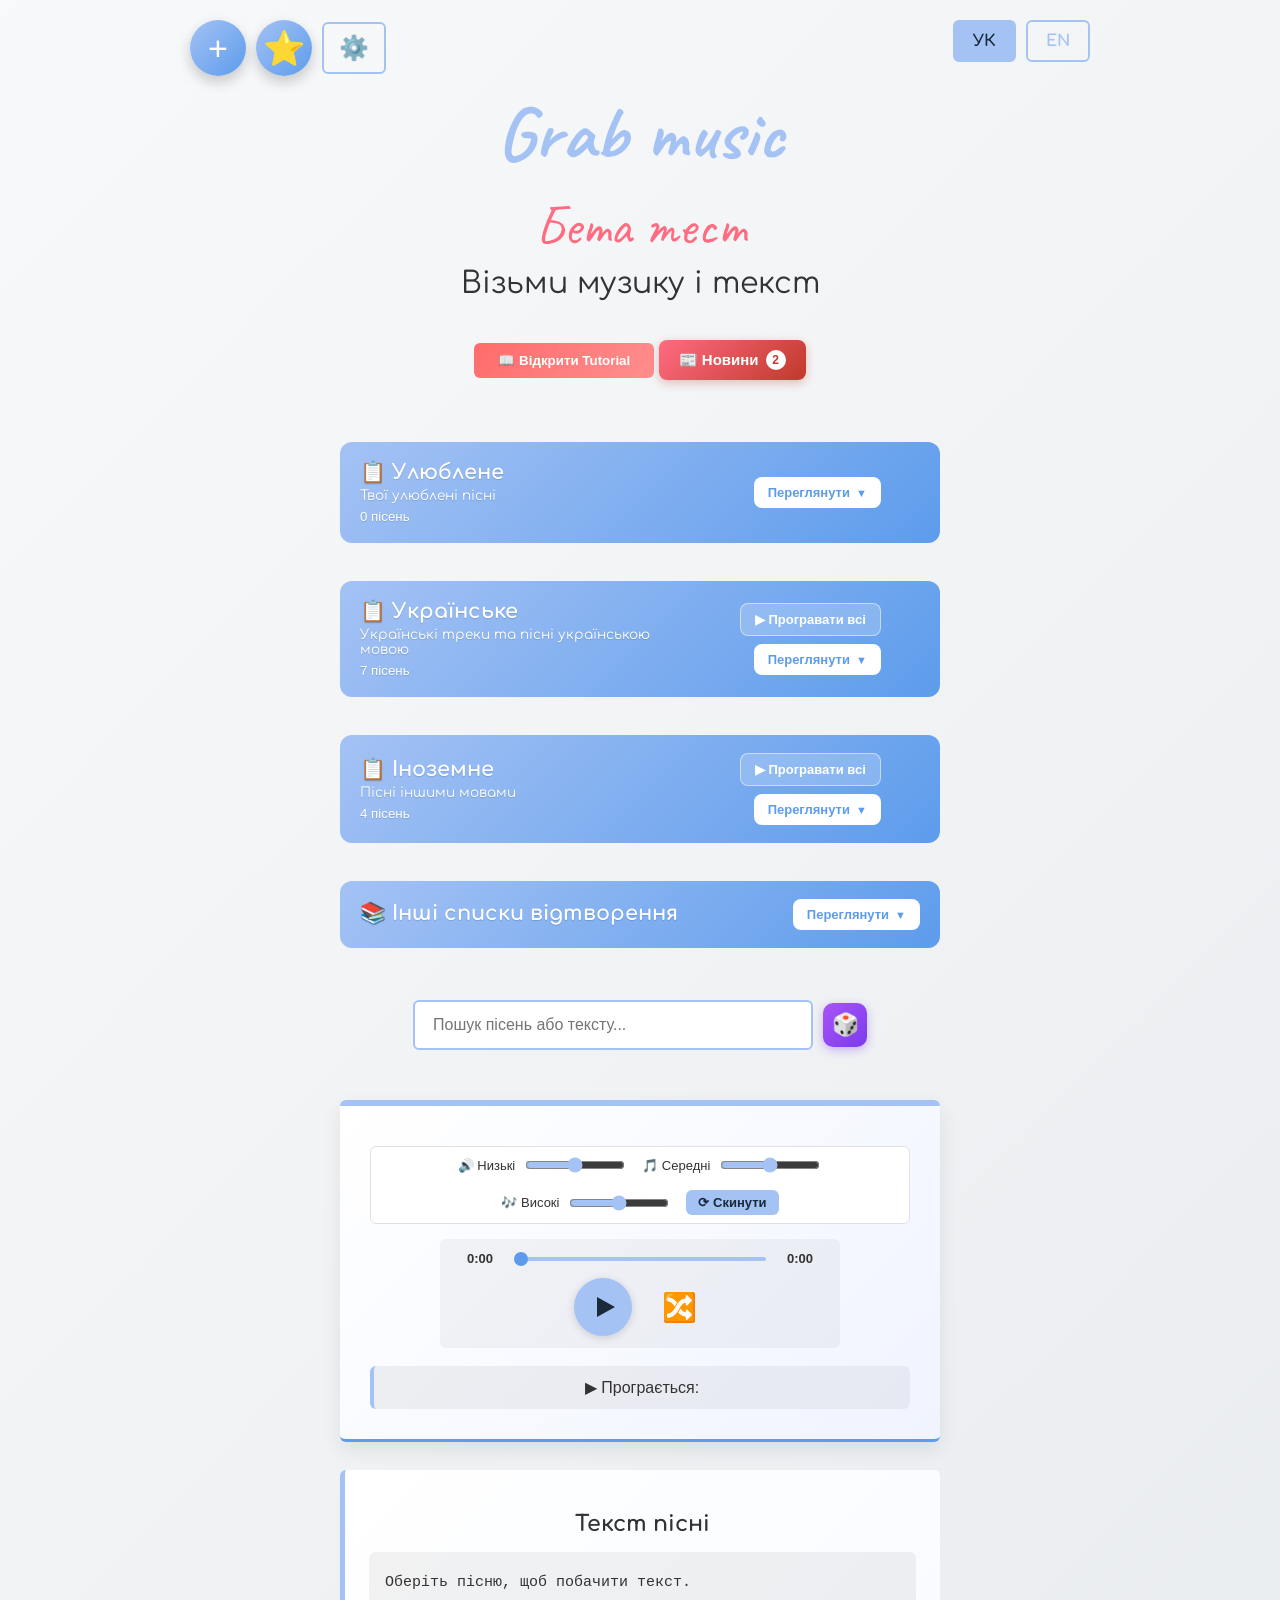
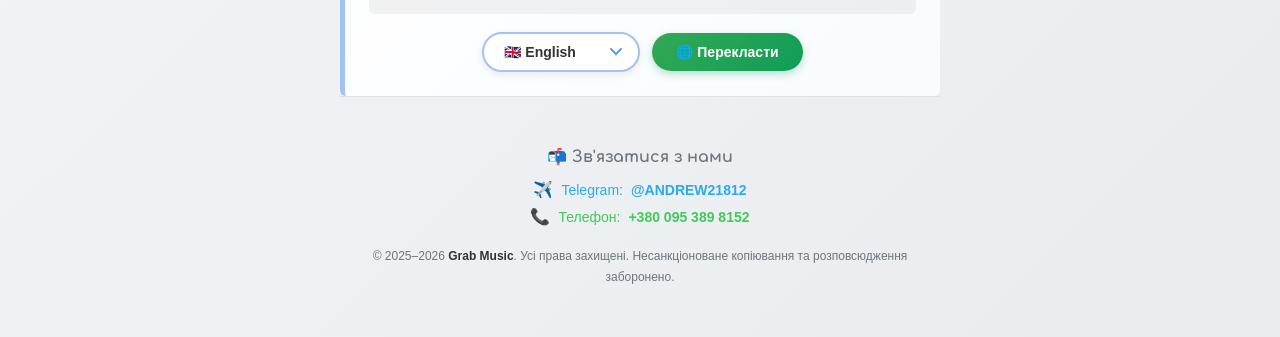
==== index.html @ 8c03e32d "1.7.2.1" ====
<!DOCTYPE html>
<html lang="uk">
<head>
    <meta charset="UTF-8">
    <meta name="viewport" content="width=device-width, initial-scale=1.0">
    <title>Grab music</title>
    <meta name="description" content="...">
    <link rel="icon" href="./favicon.png" type="image/png">
    <link rel="stylesheet" href="./visual.css">
</head>
<body>
    <button class="ultra-simple-back-btn" onclick="disableUltraSimpleMode()" title="Назад">←</button>

    <div class="top-controls">
        <div class="top-buttons">
            <a href="mailto:oleguhexa@proton.me?subject=Додати%20пісню" class="support-plus-btn" title="Підтримка">+</a>
            <a href="#" onclick="openPremiumModal(); return false;" class="support-plus-btn premium-btn" title="Premium">⭐</a>
            <button class="theme-toggle-btn" onclick="openSettings()" title="Налаштування">⚙️</button>
        </div>
        <div class="language-buttons">
            <div class="lang-buttons-row">
                <button onclick="switchLanguage('uk')" class="lang-btn active">УК</button>
                <button onclick="switchLanguage('en')" class="lang-btn">EN</button>
            </div>
        </div>
    </div>

    <div class="content">
        <h1>Grab music</h1>
        <p class="beta-badge">Бета тест</p>
        <p id="pageDescription">Візьми музику і текст</p>

        <button onclick="openModal()" class="tutorial-btn">📖 Відкрити Tutorial</button>
        <button onclick="openNews()" class="news-btn">📰 Новини <span class="news-badge" id="newsBadge">1</span></button>

        <div id="playlistsContainer" class="playlists-container"></div>

        <div class="search-section">
            <div class="search-row">
                <input type="text" id="searchInput" placeholder="Пошук пісень або тексту..." class="search-input" onkeyup="searchSongs()">
                <button class="random-btn" onclick="randomSong()" title="Випадкова пісня">🎲</button>
            </div>
            <div id="searchResults" class="search-results"></div>
        </div>

        <div class="player-section">
            <div id="eqControls" class="equalizer-sliders" style="display:none;">
                <label>🔊 Низькі <input type="range" id="bassSlider" min="-20" max="20" value="0" step="1"></label>
                <label>🎵 Середні <input type="range" id="midSlider" min="-20" max="20" value="0" step="1"></label>
                <label>🎶 Високі <input type="range" id="trebleSlider" min="-20" max="20" value="0" step="1"></label>
                <button id="resetEqBtn" class="reset-eq-btn">⟳ Скинути</button>
            </div>
            <audio id="audioPlayer"></audio>
            <div class="custom-player">
                <div class="progress-container">
                    <span id="currentTime" class="time-label">0:00</span>
                    <input type="range" id="seekBar" class="seek-bar" value="0" max="100">
                    <span id="durationTime" class="time-label">0:00</span>
                </div>
                <div class="player-controls">
                    <button id="prevBtn" class="control-btn" title="Назад">⏮</button>
                    <button id="playPauseBtn" class="control-btn player-play-btn" title="Play/Pause"></button>
                    <button id="nextBtn" class="control-btn" title="Далі">⏭</button>
                    <button id="loopBtn" class="control-btn loop-control-btn" title="Повтор">🔁</button>
                    <button id="randomModeBtn" class="control-btn random-mode-btn" onclick="toggleRandomMode()" title="Рандомний режим" style="display:none;">🔀</button>
                </div>
            </div>
            <div id="nowPlaying" class="now-playing">▶ Програється:</div>
        </div>

        <div id="lyricsSection" class="lyrics-section">
            <h2 id="lyricsTitle">Текст пісні</h2>
            <pre id="lyricsContent" class="lyrics-content">Оберіть пісню, щоб побачити текст.</pre>
            <div class="translate-controls">
                <select id="translateLanguageSelect" class="translate-language-select">
                    <option value="en">🇬🇧 English</option>
                    <option value="uk">🇺🇦 Українська</option>
                    <option value="ru">🇷🇺 Русский</option>
                    <option value="pl">🇵🇱 Polski</option>
                    <option value="de">🇩🇪 Deutsch</option>
                    <option value="fr">🇫🇷 Français</option>
                    <option value="es">🇪🇸 Español</option>
                    <option value="it">🇮🇹 Italiano</option>
                    <option value="pt">🇵🇹 Português</option>
                    <option value="cs">🇨🇿 Čeština</option>
                    <option value="ja">🇯🇵 日本語</option>
                </select>
                <button id="translateButton" class="translate-btn" onclick="translateLyrics()">🌐 Перекласти</button>
            </div>
        </div>
    </div>

    <footer class="contact-footer">
        <h3 class="contact-title">📬 Зв'язатися з нами</h3>
        <div class="contact-links">
            <a href="https://t.me/ANDREW21812" target="_blank" class="contact-item contact-telegram">
                <span class="contact-icon">✈️</span> Telegram: <strong>@ANDREW21812</strong>
            </a>
            <a href="tel:+380953898152" class="contact-item contact-phone">
                <span class="contact-icon">📞</span> Телефон: <strong>+380 095 389 8152</strong>
            </a>
        </div>
        <div class="copyright-block">
            © 2025–2026 <strong>Grab Music</strong>. Усі права захищені. Несанкціоноване копіювання та розповсюдження заборонено.
        </div>
    </footer>

    <div id="news-modal" class="modal">
        <div class="modal-content">
            <span class="close" onclick="closeNews()">&times;</span>
            <h2>📰 Новини</h2>
            <div id="newsList" class="news-list"></div>
        </div>
    </div>

    <div id="tutorial-modal" class="modal">
        <div class="modal-content">
            <span class="close" onclick="closeModal()">&times;</span>
            <h2>🎵 Туторіал</h2>
            <p>Просто пишіть будь-які букви у пошуку, і сайт все знайде!</p>
        </div>
    </div>

    <div id="premium-modal" class="modal">
        <div class="modal-content">
            <span class="close" onclick="closePremiumModal()">&times;</span>
            <h2>⭐ Premium</h2>
            <p>У нас все безкоштовно 🎉<br>Преміум не потрібен!</p>
        </div>
    </div>

    <div id="settings-modal" class="modal">
        <div class="modal-content">
            <span class="close" onclick="closeSettings()">&times;</span>
            <h2>⚙️ Налаштування</h2>
            <div style="display:flex;flex-direction:column;gap:14px;margin:20px 0;text-align:left;">
                <label><input type="checkbox" id="darkThemeToggle" onchange="toggleTheme(this.checked)"> 🌙 Темна тема</label>
                <label><input type="checkbox" id="eqToggleCheck" onchange="toggleEq(this.checked)"> 🎚️ Еквалайзер</label>
                <label><input type="checkbox" id="simpleModeToggle" onchange="toggleSimpleMode(this.checked)"> 🔠 Великий інтерфейс</label>
                <label><input type="checkbox" id="ultraSimpleModeToggle" onchange="toggleUltraSimpleMode(this.checked)"> ⚡ Мінімальний режим</label>
                <label><input type="checkbox" id="shakeToggle" onchange="toggleShake(this.checked)"> 🎵 Тремтіння на баси</label>
                <div style="padding-left:22px;">
                    <div style="display:flex;justify-content:space-between;margin-bottom:4px;">
                        <span style="font-size:13px;color:var(--text-muted);">Інтенсивність</span>
                        <strong id="shakeIntensityLabel" style="font-size:13px;">25</strong>
                    </div>
                    <input type="range" id="shakeIntensity" min="0" max="50" value="25" step="1"
                        oninput="setShakeIntensity(this.value)"
                        style="width:100%;accent-color:var(--accent-color);cursor:pointer;">
                </div>
                <div>
                    <div style="display:flex;justify-content:space-between;margin-bottom:4px;">
                        <span style="font-size:13px;color:var(--text-muted);">⏩ Швидкість відтворення</span>
                        <strong id="speedLabel" style="font-size:13px;">1×</strong>
                    </div>
                    <input type="range" id="speedSlider" min="0.25" max="2" value="1" step="0.25"
                        style="width:100%;accent-color:var(--accent-color);cursor:pointer;">
                    <div style="display:flex;justify-content:space-between;font-size:11px;color:var(--text-muted);margin-top:2px;">
                        <span>0.25×</span><span>0.5×</span><span>0.75×</span><span>1×</span><span>1.25×</span><span>1.5×</span><span>1.75×</span><span>2×</span>
                    </div>
                </div>
            </div>
            <div class="thank-you-inf">
                <h6>Дякуємо всім, хто надавав нам музику, LRC та тексти. Ваша підтримка допомагає покращувати сайт.<br>
                Джерела: Тексти — Genius; Музика — YouTube Music; LRC — Lyricsify, LRCLIB.</h6>
            </div>
        </div>
    </div>

    <script src="./java.js"></script>
</body>
</html>
---- visual.css ----
@import url('https://fonts.googleapis.com/css2?family=Caveat:wght@400;700&family=Comfortaa:wght@300;400;700&display=swap');

/* ========== СВІТЛА ТЕМА ========== */
:root {
    --bg-gradient-start: #f8f9fa;
    --bg-gradient-end: #e9ecef;
    --text-primary: #333333;
    --text-secondary: #5d9cec;
    --text-muted: #6c757d;
    --card-bg: #ffffff;
    --card-border: #a4c2f4;
    --player-bg: linear-gradient(135deg, #ffffff 0%, #f0f4ff 100%);
    --lyrics-bg: linear-gradient(135deg, #ffffff 0%, #f8fbff 100%);
    --accent-color: #a4c2f4;
    --accent-dark: #5d9cec;
    --btn-play: linear-gradient(135deg, #a4c2f4 0%, #5d9cec 100%);
    --btn-download: linear-gradient(135deg, #4caf50 0%, #45a049 100%);
    --like-border: #e74c3c;
    --search-bg: #ffffff;
    --search-text: #333333;
    --search-placeholder: #a4c2f4;
    --shadow: rgba(0, 0, 0, 0.08);
    --modal-bg: #fefefe;
    --modal-text: #333333;
    --border-light: #e0e0e0;
    --icon-color: #333333;
    --results-bg: transparent;
    --playlist-title-color: #1e2f3e;
}

/* ========== ТЕМНА ТЕМА ========== */
body.dark-theme {
    --bg-gradient-start: #1a2a3a;
    --bg-gradient-end: #0f1a24;
    --text-primary: #f0f0f0;
    --text-secondary: #c0e0ff;
    --text-muted: #d0e0f0;
    --card-bg: #1e2f3e;
    --card-border: #7aafd4;
    --player-bg: linear-gradient(135deg, #3a5a74 0%, #2a6d9e 100%);
    --lyrics-bg: linear-gradient(135deg, #1e2f3e 0%, #1a2a3a 100%);
    --accent-color: #8ab8d8;
    --accent-dark: #4a7aa0;
    --btn-play: linear-gradient(135deg, #5d8bb8 0%, #3a6b9e 100%);
    --btn-download: linear-gradient(135deg, #2e7d32 0%, #1b5e20 100%);
    --like-border: #ff8a8a;
    --search-bg: #2a3e4e;
    --search-text: #ffffff;
    --search-placeholder: #c0e0ff;
    --shadow: rgba(0, 0, 0, 0.5);
    --modal-bg: #2c3e44;
    --modal-text: #f0f0f0;
    --border-light: #2c3e44;
    --icon-color: #ffffff;
    --results-bg: rgba(30, 47, 62, 0.7);
    --playlist-title-color: #ffffff;
}

body {
    margin: 0;
    padding: 20px;
    background: linear-gradient(135deg, var(--bg-gradient-start) 0%, var(--bg-gradient-end) 100%);
    min-height: 100vh;
    color: var(--text-primary);
    font-family: 'Segoe UI', Roboto, 'Helvetica Neue', sans-serif;
    transition: background 0.3s, color 0.2s, transform 0.04s ease;
    will-change: transform;
    display: flex;
    flex-direction: column;
}

/* ========== МОДАЛЬНІ ВІКНА ========== */
.modal {
    display: none;
    position: fixed !important;
    z-index: 10000;
    top: 0 !important;
    left: 0 !important;
    right: 0 !important;
    bottom: 0 !important;
    width: 100vw !important;
    height: 100vh !important;
    background-color: rgba(0,0,0,0.8);
    flex-direction: row !important;
    align-items: center !important;
    justify-content: center !important;
    box-sizing: border-box;
    flex: none !important;
    transform: none !important;
}
.modal.open {
    display: flex !important;
    position: fixed !important;
    top: 0 !important;
    left: 0 !important;
    width: 100vw !important;
    height: 100vh !important;
    flex-direction: row !important;
    align-items: center !important;
    justify-content: center !important;
    flex: none !important;
    transform: none !important;
    overscroll-behavior: contain;
    touch-action: auto;
}
.modal-content {
    background-color: var(--modal-bg);
    padding: 20px;
    border: 1px solid var(--border-light);
    width: 88%;
    max-width: 500px;
    max-height: 85vh;
    overflow-y: auto;
    -webkit-overflow-scrolling: touch;
    overscroll-behavior: contain;
    border-radius: 15px;
    text-align: center;
    color: var(--modal-text);
    position: relative;
    box-shadow: 0 4px 20px rgba(0,0,0,0.3);
    box-sizing: border-box;
}
.modal-content h2 { color: var(--accent-color); margin-top: 0; }
.modal-content .close {
    color: var(--text-muted);
    position: absolute;
    right: 20px;
    top: 15px;
    font-size: 28px;
    font-weight: bold;
    cursor: pointer;
}
.modal-content .close:hover { color: var(--accent-color); }

/* ========== ЕКВАЛАЙЗЕР ========== */
.equalizer-sliders {
    display: flex;
    justify-content: center;
    align-items: center;
    gap: 15px;
    margin: 10px auto;
    padding: 8px 12px;
    background: var(--card-bg);
    border-radius: 6px;
    width: fit-content;
    max-width: 100%;
    flex-wrap: wrap;
    border: 1px solid var(--border-light);
}
.equalizer-sliders label {
    font-size: 13px;
    color: var(--text-primary);
    display: inline-flex;
    align-items: center;
    gap: 8px;
}
.equalizer-sliders input { width: 100px; cursor: pointer; accent-color: var(--accent-color); }
.reset-eq-btn {
    background: var(--accent-color);
    color: #1a2a3a;
    border: none;
    border-radius: 6px;
    padding: 5px 12px;
    cursor: pointer;
    font-size: 13px;
    font-weight: bold;
}
.reset-eq-btn:hover { transform: scale(1.02); background: var(--accent-dark); color: white; }
body.dark-theme .reset-eq-btn { background: #4a7aa0; color: white; }

/* ========== КАСТОМНИЙ ПЛЕЄР ========== */
.custom-player {
    width: 100%;
    max-width: 400px;
    margin: 15px auto 0;
    background: rgba(0,0,0,0.04);
    border-radius: 6px;
    padding: 12px 20px;
    box-sizing: border-box;
}
body.dark-theme .custom-player { background: rgba(0,0,0,0.3); }
.progress-container { display: flex; align-items: center; gap: 12px; margin-bottom: 12px; }
.time-label { font-size: 13px; font-weight: bold; color: var(--text-primary); min-width: 40px; text-align: center; }
.seek-bar {
    flex: 1;
    height: 4px;
    -webkit-appearance: none;
    background: var(--accent-color);
    border-radius: 5px;
    cursor: pointer;
}
.seek-bar::-webkit-slider-thumb {
    -webkit-appearance: none;
    width: 14px;
    height: 14px;
    background: var(--accent-dark);
    border-radius: 50%;
    cursor: pointer;
}
.player-controls { display: flex; justify-content: center; align-items: center; gap: 20px; }
.control-btn {
    background: transparent;
    border: none;
    font-size: 28px;
    cursor: pointer;
    color: var(--accent-dark);
    transition: transform 0.1s;
    padding: 5px 10px;
    border-radius: 6px;
}
.control-btn:hover { transform: scale(1.05); color: var(--accent-color); }
.player-play-btn {
    font-size: 24px;
    line-height: 1;
    background: var(--accent-color);
    color: #1a2a3a;
    width: 58px;
    height: 58px;
    border-radius: 50%;
    box-shadow: 0 2px 8px rgba(0,0,0,0.15);
    display: inline-flex;
    align-items: center;
    justify-content: center;
    padding: 0;
    padding-left: 3px;
    border: none;
    cursor: pointer;
}
.player-play-btn:hover { transform: scale(1.08); }
body.dark-theme .player-play-btn { background: #4a7aa0; color: white; }
.loop-control-btn.active,
.random-mode-btn.active {
    background: var(--accent-color);
    color: #1a2a3a;
    border-radius: 6px;
}
body.dark-theme .loop-control-btn.active,
body.dark-theme .random-mode-btn.active { background: #4a7aa0; color: white; }

/* ========== ПЛЕЙЛИСТИ ========== */
.playlist-item {
    margin: 12px 0;
    background: linear-gradient(135deg, var(--accent-color) 0%, var(--accent-dark) 100%);
    border-radius: 12px;
    overflow: hidden;
}
.playlist-header {
    display: flex;
    align-items: center;
    gap: 16px;
    padding: 18px 20px;
    cursor: pointer;
    user-select: none;
}
.playlist-info { flex: 1; text-align: left; color: white; }
.playlist-item h3 {
    font-family: 'Comfortaa', cursive;
    font-size: 1.3rem;
    font-weight: 700;
    margin: 0 0 4px 0;
}
.playlist-item p { font-size: 0.85rem; margin-bottom: 4px; }
.playlist-item h3, .playlist-item p, .playlist-item small {
    color: #ffffff !important;
    text-shadow: 0 1px 1px rgba(0,0,0,0.15);
}
.playlist-header-btns {
    display: flex;
    flex-direction: column;
    gap: 8px;
    align-items: flex-end;
    flex-shrink: 0;
}
.view-btn, .back-btn, .play-all-btn {
    padding: 8px 14px;
    background: white;
    color: var(--accent-dark);
    border: none;
    border-radius: 8px;
    cursor: pointer;
    font-weight: bold;
    font-size: 13px;
    white-space: nowrap;
}
.back-btn { background: var(--accent-color); color: #1a2a3a; }
.play-all-btn { background: rgba(255,255,255,0.2); color: #ffffff; border: 1px solid rgba(255,255,255,0.5); }
.play-all-btn:hover { background: rgba(255,255,255,0.35); }
.playlist-toggle-btn { display: inline-flex; align-items: center; gap: 6px; transition: background 0.2s; }
.playlist-toggle-btn.active { background: rgba(255,255,255,0.15); color: #ffffff; }
.toggle-arrow { font-size: 11px; display: inline-block; }

.playlist-dropdown {
    background: linear-gradient(135deg, var(--accent-color) 0%, var(--accent-dark) 100%);
    border-top: 2px solid rgba(255,255,255,0.25);
    padding: 10px 14px 14px;
    animation: dropdownOpen 0.2s ease;
}
@keyframes dropdownOpen {
    from { opacity: 0; transform: translateY(-6px); }
    to   { opacity: 1; transform: translateY(0); }
}
.playlist-dropdown .result-item {
    margin: 8px 0;
    background: rgba(255,255,255,0.15);
    border-left-color: rgba(255,255,255,0.6);
    box-shadow: none;
}
.playlist-dropdown .result-info h3 { color: #ffffff !important; font-size: 15px; margin: 0 0 4px 0; }
.playlist-dropdown .result-info p { color: rgba(255,255,255,0.85) !important; font-size: 13px; margin: 0; }
body.dark-theme .playlist-dropdown .result-item { background: rgba(0,0,0,0.2); border-left-color: rgba(255,255,255,0.3); }

.playlist-item-pinned { width: 100%; }
.playlist-item-pinned .playlist-info { max-width: 58%; }
.playlist-item-pinned .playlist-header-btns { min-width: 180px; }
.playlist-item-other-list .playlist-header { align-items: center; justify-content: space-between; }
.other-playlists-group .playlist-info p,
.other-playlists-group .playlist-info small { display: none; }
.other-playlists-dropdown { display: grid; gap: 10px; }
.playlist-item-compact {
    margin: 8px 0 0;
    background: rgba(255,255,255,0.14);
    border: 1px solid rgba(255,255,255,0.18);
}
.playlist-item-compact .playlist-header { padding: 14px 16px; }
.playlist-item-compact .playlist-info { max-width: 62%; }
.playlist-item-compact .playlist-header-btns { min-width: 170px; }

/* ========== РЕЗУЛЬТАТИ ПОШУКУ ========== */
.result-item {
    display: flex;
    align-items: flex-start;
    gap: 16px;
    padding: 20px;
    margin: 16px 0;
    background: var(--card-bg);
    border-left: 5px solid var(--card-border);
    border-radius: 6px;
    box-shadow: 0 6px 12px var(--shadow);
}
.song-image { width: 80px; height: 80px; border-radius: 6px; object-fit: cover; }
.result-info { flex: 1; text-align: left; min-width: 0; overflow: hidden; }
.result-info h3 {
    font-size: 15px; font-weight: 600; color: var(--text-primary);
    margin: 0 0 4px 0; white-space: nowrap; overflow: hidden; text-overflow: ellipsis;
}
.result-info p {
    font-size: 13px; color: var(--text-muted); margin: 0;
    white-space: nowrap; overflow: hidden; text-overflow: ellipsis;
    font-family: 'Segoe UI', Roboto, sans-serif;
}
.result-buttons { display: flex; flex-direction: column; gap: 8px; min-width: 130px; }

/* ========== КНОПКИ ========== */
.result-buttons .play-btn,
.result-buttons .download-btn,
.result-buttons .like-btn {
    font-family: 'Segoe UI', Roboto, 'Helvetica Neue', sans-serif;
    font-size: 14px; font-weight: 600; border-radius: 10px; cursor: pointer;
    transition: transform 0.15s ease, filter 0.15s ease, box-shadow 0.15s ease;
    width: 100%; box-sizing: border-box; text-align: center;
    display: inline-flex; align-items: center; justify-content: center;
    gap: 6px; white-space: nowrap; letter-spacing: 0.3px;
}
.result-buttons .play-btn {
    background: linear-gradient(135deg, #43c95a 0%, #1e8c35 100%);
    color: #ffffff; border: none; padding: 11px 14px;
    box-shadow: 0 3px 10px rgba(30, 140, 53, 0.35);
    width: 100%; height: auto; border-radius: 10px; font-size: 14px;
}
.result-buttons .play-btn:hover { transform: translateY(-2px); box-shadow: 0 6px 16px rgba(30,140,53,0.45); filter: brightness(1.07); }
.result-buttons .play-btn:active { transform: translateY(1px); }
.result-buttons .download-btn {
    background: linear-gradient(135deg, #3b9fef 0%, #1260b5 100%);
    color: #ffffff; border: none; padding: 11px 14px;
    box-shadow: 0 3px 10px rgba(18, 96, 181, 0.35);
}
.result-buttons .download-btn:hover { transform: translateY(-2px); box-shadow: 0 6px 16px rgba(18,96,181,0.45); filter: brightness(1.07); }
.result-buttons .download-btn:active { transform: translateY(1px); }
.result-buttons .like-btn {
    background: transparent; border: 2px solid #e74c3c; color: #e74c3c;
    padding: 9px 14px; font-size: 16px; border-radius: 10px; width: 100%; height: auto;
}
.result-buttons .like-btn:hover { background: rgba(231,76,60,0.08); border-color: #c0392b; transform: scale(1.03); box-shadow: 0 3px 10px rgba(231,76,60,0.2); }
.result-buttons .like-btn:active { transform: scale(0.97); }
.result-buttons .like-btn.liked {
    background: linear-gradient(135deg, #e74c3c 0%, #c0392b 100%);
    color: #ffffff; border-color: transparent; box-shadow: 0 3px 10px rgba(231,76,60,0.45);
}
.result-buttons .like-btn.liked:hover { filter: brightness(1.08); box-shadow: 0 6px 16px rgba(231,76,60,0.5); }
body.dark-theme .result-buttons .play-btn { background: linear-gradient(135deg, #3ab854 0%, #176b2a 100%); box-shadow: 0 3px 10px rgba(30,140,53,0.5); }
body.dark-theme .result-buttons .download-btn { background: linear-gradient(135deg, #2e8de0 0%, #0d4f9e 100%); box-shadow: 0 3px 10px rgba(18,96,181,0.5); }
body.dark-theme .result-buttons .like-btn { border-color: #ff7070; color: #ff7070; }
body.dark-theme .result-buttons .like-btn.liked { background: linear-gradient(135deg, #e74c3c 0%, #a93226 100%); border-color: transparent; color: #ffffff; }
.result-buttons .play-btn.disabled,
.result-buttons .download-btn.disabled,
.result-buttons .like-btn.disabled { opacity: 0.45; cursor: not-allowed; pointer-events: none; transform: none !important; filter: none !important; box-shadow: none !important; }

/* --- Share --- */
.result-buttons .share-btn {
    background: linear-gradient(135deg, #f39c12 0%, #e67e22 100%);
    color: #ffffff; border: none; padding: 9px 14px; font-size: 15px;
    border-radius: 10px; cursor: pointer; width: 100%;
    display: inline-flex; align-items: center; justify-content: center;
    font-weight: 600; box-shadow: 0 3px 10px rgba(230,126,34,0.35);
    transition: transform 0.15s, filter 0.15s;
}
.result-buttons .share-btn:hover { transform: translateY(-2px); filter: brightness(1.08); }
.result-buttons .share-btn:active { transform: translateY(1px); }

/* ========== ІНШІ ========== */
.top-controls {
    display: flex; justify-content: space-between; align-items: flex-start;
    max-width: 900px; width: 100%; margin: 0 auto 10px auto;
    box-sizing: border-box; flex-shrink: 0;
}
.top-buttons { display: flex; gap: 10px; align-items: center; }
.lang-buttons-row { display: flex; gap: 10px; justify-content: center; }
.lang-btn {
    font-family: 'Comfortaa', cursive; font-size: 16px; padding: 10px 18px;
    border: 2px solid var(--accent-color); background: transparent;
    color: var(--accent-color); border-radius: 6px; cursor: pointer; font-weight: bold;
}
.lang-btn:hover, .lang-btn.active { background: var(--accent-color); color: #1a2a3a; }
.theme-toggle-btn {
    font-size: 24px; padding: 10px 15px; border: 2px solid var(--accent-color);
    background: transparent; color: var(--icon-color); border-radius: 6px; cursor: pointer;
}
.content { text-align: center; max-width: 600px; margin: 0 auto; flex: 1; width: 100%; box-sizing: border-box; }
.support-plus-btn {
    width: 56px; height: 56px; border-radius: 50%;
    background: linear-gradient(135deg, var(--accent-color) 0%, var(--accent-dark) 100%);
    color: white; text-decoration: none; font-size: 34px;
    display: inline-flex; align-items: center; justify-content: center;
    box-shadow: 0 6px 14px rgba(0,0,0,0.2);
}
.beta-badge { font-family: 'Caveat', cursive; font-size: 55px; color: #ff6b81; margin: 0 0 6px 0; }
h1 { font-family: 'Caveat', cursive; font-size: 75px; color: var(--accent-color); margin: 0 0 10px 0; }
p { font-family: 'Comfortaa', cursive; font-size: 30px; color: var(--text-primary); margin: 0 0 40px 0; }
.search-section { margin-top: 40px; }
.search-row { display: flex; align-items: center; gap: 10px; justify-content: center; max-width: 460px; margin: 0 auto; }
.playlists-container { margin-top: 30px; display: grid; grid-template-columns: 1fr; gap: 14px; max-width: 600px; margin-left: auto; margin-right: auto; width: 100%; box-sizing: border-box; }
.search-input {
    width: 100%; max-width: 400px; padding: 14px 18px; font-size: 16px;
    border: 2px solid var(--accent-color); border-radius: 6px;
    background: var(--search-bg); color: var(--search-text); box-sizing: border-box;
}
.search-results { margin-top: 20px; max-width: 500px; margin-left: auto; margin-right: auto; width: 100%; box-sizing: border-box; }
.player-section {
    margin-top: 50px; padding: 30px; background: var(--player-bg);
    border-radius: 6px; box-shadow: 0 8px 20px var(--shadow);
    border-top: 6px solid var(--accent-color); border-bottom: 3px solid var(--accent-dark);
}
.tutorial-btn {
    background: linear-gradient(135deg, #ff6b6b, #ff8e8e); color: white;
    border: none; padding: 10px 24px; border-radius: 6px; font-weight: bold;
    cursor: pointer; margin-bottom: 20px;
}
.now-playing {
    margin-top: 18px; padding: 12px 20px; background: rgba(0,0,0,0.05);
    border-radius: 6px; border-left: 4px solid var(--accent-color);
    display: flex; align-items: center; justify-content: center; gap: 12px; flex-wrap: wrap;
}
.player-image { width: 48px; height: 48px; border-radius: 6px; object-fit: cover; }
.lyrics-section {
    margin-top: 28px; padding: 24px; background: var(--lyrics-bg);
    border-radius: 6px; text-align: left; border-left: 5px solid var(--accent-color);
}
.lyrics-section h2 { font-family: 'Comfortaa', cursive; font-size: 22px; text-align: center; margin-bottom: 16px; color: var(--text-primary); }
.lyrics-buttons {
    display: flex; gap: 10px; justify-content: center; margin-bottom: 16px;
    border-bottom: 2px solid var(--border-light); padding-bottom: 12px;
}
.lyrics-tab-btn { padding: 10px 18px; border: none; background: transparent; color: var(--text-muted); font-weight: bold; cursor: pointer; position: relative; }
.lyrics-tab-btn.active { color: var(--accent-color); }
.lyrics-tab-btn.active::after {
    content: ''; position: absolute; bottom: -12px; left: 0; right: 0; height: 3px;
    background: linear-gradient(135deg, var(--accent-color) 0%, var(--accent-dark) 100%);
}
.lyrics-content {
    font-size: 15px; line-height: 2; background: rgba(0,0,0,0.05);
    border-radius: 6px; padding: 16px; max-height: 400px; overflow-y: auto; white-space: pre-wrap;
}
.lrc-line { padding: 8px 0; color: var(--text-muted); cursor: pointer; border-radius: 4px; padding-left: 6px; transition: background 0.15s, color 0.15s; }
.lrc-line:hover { background: rgba(164,194,244,0.15); color: var(--text-primary); }
.lrc-line.active { color: var(--accent-color); font-weight: bold; font-size: 16px; background: rgba(164,194,244,0.1); }

/* ========== ПЕРЕКЛАД ========== */
.translate-controls {
    display: flex; align-items: center; justify-content: center;
    gap: 12px; margin-top: 18px; flex-wrap: wrap;
}
.translate-language-select {
    appearance: none; -webkit-appearance: none;
    background-color: var(--card-bg); color: var(--text-primary);
    border: 2px solid var(--accent-color); border-radius: 30px;
    padding: 10px 38px 10px 20px; font-size: 14px;
    font-family: 'Segoe UI', Roboto, sans-serif; font-weight: 700;
    cursor: pointer; outline: none; transition: all 0.2s ease;
    background-image: url("data:image/svg+xml,%3Csvg xmlns='http://www.w3.org/2000/svg' width='12' height='8' viewBox='0 0 12 8'%3E%3Cpath d='M1 1l5 5 5-5' stroke='%235d9cec' stroke-width='2' fill='none' stroke-linecap='round'/%3E%3C/svg%3E");
    background-repeat: no-repeat; background-position: right 16px center;
    box-shadow: 0 3px 8px var(--shadow); min-width: 150px;
}
/* На мобільних — нативний select (iOS Safari не підтримує кастомний) */
@media (max-width: 768px) {
    .translate-language-select {
        -webkit-appearance: auto;
        appearance: auto;
        background-image: none;
        padding: 12px 16px;
        border-radius: 12px;
        font-size: 15px;
        min-width: 0;
    }
}
.translate-language-select:hover { border-color: var(--accent-dark); transform: translateY(-2px); box-shadow: 0 5px 12px var(--shadow); }
.translate-language-select:focus { border-color: var(--accent-dark); box-shadow: 0 0 0 3px rgba(93,156,236,0.25); }
body.dark-theme .translate-language-select {
    background-image: url("data:image/svg+xml,%3Csvg xmlns='http://www.w3.org/2000/svg' width='12' height='8' viewBox='0 0 12 8'%3E%3Cpath d='M1 1l5 5 5-5' stroke='%238ab8d8' stroke-width='2' fill='none' stroke-linecap='round'/%3E%3C/svg%3E");
}
.translate-btn {
    background: linear-gradient(135deg, #34a853, #0f9d58); color: white;
    border: none; padding: 11px 24px; border-radius: 30px; font-weight: bold;
    font-size: 14px; cursor: pointer; transition: all 0.2s ease;
    box-shadow: 0 3px 8px rgba(15,157,88,0.3);
}
.translate-btn:hover { transform: translateY(-2px); box-shadow: 0 5px 12px rgba(15,157,88,0.4); filter: brightness(1.05); }
.translate-btn:active { transform: translateY(1px); }
.translate-btn:disabled { opacity: 0.6; cursor: not-allowed; transform: none; box-shadow: none; }

/* ========== КНОПКА ПОКАЗАТИ ОРИГІНАЛ ========== */
.show-original-btn {
    background: transparent;
    color: var(--accent-dark);
    border: 2px solid var(--accent-color);
    padding: 9px 20px;
    border-radius: 30px;
    font-size: 13px;
    font-weight: bold;
    cursor: pointer;
    display: inline-flex;
    align-items: center;
    gap: 6px;
    transition: all 0.2s ease;
}
.show-original-btn:hover {
    background: var(--accent-color);
    color: #1a2a3a;
    transform: translateY(-1px);
}

.original-lyrics, .translated-lyrics {
    background: rgba(0,0,0,0.05); padding: 12px; border-radius: 8px;
    margin-top: 12px; white-space: pre-wrap; font-size: 14px; line-height: 1.6;
}
body.dark-theme .original-lyrics, body.dark-theme .translated-lyrics { background: rgba(255,255,255,0.1); }

/* ========== ПРОСТИЙ РЕЖИМ ========== */
body.simple-mode h1 { font-size: 90px; }
body.simple-mode .beta-badge { font-size: 65px; }
body.simple-mode p { font-size: 36px; }
body.simple-mode .search-input { font-size: 20px; padding: 18px 22px; max-width: 480px; }
body.simple-mode .result-info h3 { font-size: 19px; }
body.simple-mode .result-info p  { font-size: 16px; }
body.simple-mode .result-buttons .play-btn,
body.simple-mode .result-buttons .download-btn { font-size: 17px; padding: 14px 18px; }
body.simple-mode .result-buttons .like-btn { font-size: 20px; padding: 13px 16px; }
body.simple-mode .song-image { width: 90px; height: 90px; }
body.simple-mode .player-play-btn { width: 66px; height: 66px; font-size: 28px; }
body.simple-mode .control-btn { font-size: 34px; }
body.simple-mode .time-label { font-size: 16px; }
body.simple-mode .lang-btn { font-size: 19px; padding: 12px 22px; }
body.simple-mode .theme-toggle-btn { font-size: 28px; padding: 12px 18px; }
body.simple-mode .support-plus-btn { width: 64px; height: 64px; font-size: 40px; }
body.simple-mode .tutorial-btn { font-size: 18px; padding: 14px 28px; }
body.simple-mode .lyrics-content { font-size: 18px; line-height: 2.2; }
body.simple-mode .lyrics-tab-btn { font-size: 17px; padding: 12px 22px; }
body.simple-mode .now-playing { font-size: 17px; }

/* ========== ДУЖЕ ПРОСТИЙ РЕЖИМ ========== */
body.ultra-simple-mode .top-controls,
body.ultra-simple-mode .content > h1,
body.ultra-simple-mode .content > .beta-badge,
body.ultra-simple-mode #pageDescription,
body.ultra-simple-mode .tutorial-btn,
body.ultra-simple-mode .news-btn,
body.ultra-simple-mode #playlistsContainer,
body.ultra-simple-mode #lyricsSection,
body.ultra-simple-mode .contact-footer { display: none !important; }
body.ultra-simple-mode {
    padding: 0; display: flex; flex-direction: column;
    align-items: center; justify-content: center; min-height: 100vh;
}
body.ultra-simple-mode .content {
    max-width: 520px; width: 100%; padding: 20px 16px;
    box-sizing: border-box; display: flex; flex-direction: column; align-items: center;
}
body.ultra-simple-mode .search-section { margin-top: 0; width: 100%; text-align: center; }
body.ultra-simple-mode .search-input { max-width: 100%; width: 100%; font-size: 18px; padding: 16px 18px; }
body.ultra-simple-mode .search-results { max-width: 100%; width: 100%; }
body.ultra-simple-mode .result-item { padding: 14px; gap: 12px; }
body.ultra-simple-mode .result-info h3 { font-size: 17px; }
body.ultra-simple-mode .result-info p  { font-size: 14px; }
body.ultra-simple-mode .result-buttons .play-btn,
body.ultra-simple-mode .result-buttons .download-btn { font-size: 16px; padding: 13px 14px; }
body.ultra-simple-mode .result-buttons .like-btn { font-size: 18px; }
body.ultra-simple-mode .player-section { margin-top: 16px; padding: 16px 12px; width: 100%; box-sizing: border-box; }
body.ultra-simple-mode .player-play-btn { width: 62px; height: 62px; }
body.ultra-simple-mode .control-btn { font-size: 30px; }
body.ultra-simple-mode .now-playing { font-size: 15px; }

.ultra-simple-back-btn {
    display: none; position: fixed; top: 12px; left: 12px; z-index: 9999;
    background: var(--accent-color); color: #1a2a3a; border: none; border-radius: 50%;
    width: 48px; height: 48px; font-size: 22px; cursor: pointer;
    box-shadow: 0 3px 10px rgba(0,0,0,0.2); align-items: center; justify-content: center;
}
body.ultra-simple-mode .ultra-simple-back-btn { display: flex; }

/* ========== КНОПКИ КУБИК І НОВИНИ ========== */
.random-btn {
    background: linear-gradient(135deg, #a855f7 0%, #7c3aed 100%);
    color: white; border: none; width: 44px; height: 44px; border-radius: 10px;
    font-size: 22px; cursor: pointer; display: inline-flex; align-items: center;
    justify-content: center; box-shadow: 0 3px 10px rgba(124,58,237,0.35);
    transition: transform 0.15s, filter 0.15s; flex-shrink: 0;
}
.random-btn:hover { transform: translateY(-2px) rotate(20deg); filter: brightness(1.1); }
.random-btn:active { transform: scale(0.93); }
.random-highlight { border-left-color: #a855f7 !important; animation: randomPop 0.35s ease; }
@keyframes randomPop {
    0%   { transform: scale(0.95); opacity: 0.5; }
    60%  { transform: scale(1.03); }
    100% { transform: scale(1);    opacity: 1; }
}

.news-btn {
    background: linear-gradient(135deg, #ff6b81 0%, #c0392b 100%); color: white;
    border: none; padding: 10px 20px; border-radius: 8px; font-weight: bold;
    font-size: 15px; cursor: pointer; margin-bottom: 20px;
    display: inline-flex; align-items: center; gap: 7px;
    box-shadow: 0 3px 10px rgba(192,57,43,0.3); transition: transform 0.15s, filter 0.15s;
}
.news-btn:hover { transform: translateY(-2px); filter: brightness(1.08); }
.news-btn .news-badge {
    background: white; color: #c0392b; border-radius: 50%;
    width: 20px; height: 20px; font-size: 12px; font-weight: bold;
    display: inline-flex; align-items: center; justify-content: center;
}

/* ========== НОВИНИ ========== */
#news-modal .modal-content { max-width: 560px; text-align: left; padding: 24px; }
#news-modal .modal-content h2 { text-align: center; margin-bottom: 20px; }
.news-list { display: flex; flex-direction: column; gap: 16px; max-height: 70vh; overflow-y: auto; }
.news-card {
    background: var(--bg-gradient-end); border-radius: 12px; padding: 18px 20px;
    border-left: 4px solid var(--accent-dark); cursor: pointer; transition: transform 0.15s, box-shadow 0.15s;
}
.news-card:hover { transform: translateY(-2px); box-shadow: 0 6px 16px var(--shadow); }
.news-card-header { display: flex; align-items: center; gap: 10px; margin-bottom: 8px; flex-wrap: wrap; }
.news-tag { background: var(--accent-color); color: #1a2a3a; font-size: 11px; font-weight: bold; padding: 3px 10px; border-radius: 20px; white-space: nowrap; }
.news-date { font-size: 12px; color: var(--text-muted); }
.news-card h3 { font-size: 16px; font-weight: 700; color: var(--text-primary); margin: 0 0 8px 0; font-family: 'Comfortaa', cursive; }
.news-card p { font-size: 13px; color: var(--text-muted); margin: 0; line-height: 1.6; font-family: 'Segoe UI', Roboto, sans-serif; white-space: pre-wrap; }
.news-empty { text-align: center; color: var(--text-muted); padding: 30px; font-size: 15px; }

/* ========== НЕ ЗНАЙДЕНО ========== */
.no-results { font-family: 'Comfortaa', cursive; font-size: 15px; color: var(--text-muted); text-align: center; padding: 20px; margin: 0; }

/* ========== ФУТЕР ========== */
.contact-footer {
    max-width: 600px; width: 100%; margin: auto auto 0;
    padding: 50px 20px 30px; text-align: center; box-sizing: border-box;
    border-top: 1px solid var(--border-light);
}
.contact-title { font-family: 'Comfortaa', cursive; font-size: 16px; font-weight: 700; color: var(--text-muted); margin: 0 0 14px 0; }
.contact-links { display: flex; flex-direction: column; gap: 8px; align-items: center; margin-bottom: 20px; }
.contact-item { display: inline-flex; align-items: center; gap: 8px; text-decoration: none; font-size: 14px; font-weight: 500; color: var(--accent-dark); transition: opacity 0.15s; }
.contact-item:hover { opacity: 0.75; }
.contact-telegram { color: #2aabee; }
.contact-phone    { color: #43c95a; }
.contact-icon { font-size: 16px; }
.copyright-block { font-size: 12px; color: var(--text-muted); line-height: 1.7; }
.copyright-block strong { color: var(--text-primary); }

/* ========== АДАПТИВНІСТЬ 768px ========== */
@media (max-width: 768px) {
    body { padding: 12px; }
    h1 { font-size: 44px; margin-bottom: 4px; }
    .beta-badge { font-size: 32px; margin-bottom: 2px; }
    p { font-size: 18px; margin: 0 0 20px 0; }
    .top-controls { margin-bottom: 8px; }
    .support-plus-btn { width: 42px; height: 42px; font-size: 24px; }
    .theme-toggle-btn { font-size: 18px; padding: 7px 10px; }
    .lang-btn { font-size: 13px; padding: 7px 12px; }
    .top-buttons { gap: 6px; }
    .lang-buttons-row { gap: 6px; }
    .tutorial-btn { font-size: 13px; padding: 8px 16px; margin-bottom: 12px; }
    .search-section { margin-top: 20px; }
    .search-input { padding: 11px 14px; font-size: 15px; }
    .result-item { padding: 12px; gap: 10px; margin: 10px 0; }
    .song-image { width: 60px; height: 60px; }
    .result-info h3 { font-size: 14px; margin: 0 0 3px 0; }
    .result-info p { font-size: 12px; margin: 0; }
    .result-buttons { gap: 6px; min-width: 110px; }
    .result-buttons .play-btn, .result-buttons .download-btn { font-size: 13px; padding: 9px 10px; width: 100%; height: auto; border-radius: 8px; }
    .result-buttons .like-btn { font-size: 14px; padding: 7px 10px; border-radius: 8px; }
    .playlists-container { grid-template-columns: 1fr; gap: 10px; margin-top: 16px; }
    .playlist-item { margin: 6px 0; border-radius: 10px; }
    .playlist-header { padding: 12px 14px; gap: 8px; }
    .playlist-item h3 { font-size: 1rem; margin-bottom: 2px; }
    .playlist-item p { font-size: 0.78rem; margin-bottom: 2px; }
    .playlist-header-btns { gap: 6px; }
    .view-btn, .back-btn, .play-all-btn { padding: 6px 10px; font-size: 12px; }
    .playlist-dropdown { padding: 6px 8px 10px; }
    .playlist-item-pinned .playlist-info, .playlist-item-compact .playlist-info { max-width: 100%; }
    .playlist-item-pinned .playlist-header-btns, .playlist-item-compact .playlist-header-btns { min-width: 150px; }
    .player-section { margin-top: 20px; padding: 16px 12px; }
    .custom-player { padding: 8px 10px; max-width: 100%; }
    .player-controls { gap: 12px; }
    .control-btn { font-size: 22px; padding: 4px 8px; }
    .player-play-btn { font-size: 26px; width: 40px; height: 40px; }
    .time-label { font-size: 11px; min-width: 32px; }
    .progress-container { gap: 8px; margin-bottom: 8px; }
    .now-playing { padding: 8px 12px; gap: 8px; margin-top: 10px; font-size: 13px; }
    .player-image { width: 36px; height: 36px; }
    .equalizer-sliders { gap: 8px; padding: 6px 10px; }
    .equalizer-sliders label { font-size: 11px; gap: 5px; }
    .equalizer-sliders input { width: 70px; }
    .reset-eq-btn { font-size: 11px; padding: 4px 8px; }
    .lyrics-section { padding: 14px; margin-top: 16px; }
    .lyrics-section h2 { font-size: 16px; margin-bottom: 10px; }
    .lyrics-content { font-size: 13px; line-height: 1.8; padding: 10px; max-height: 280px; }
    .lyrics-tab-btn { padding: 7px 12px; font-size: 13px; }
    .lrc-line { padding: 5px 0; }
    .lrc-line.active { font-size: 14px; }
    .contact-footer { margin-top: 40px; padding: 0 0 24px 0; }
    .contact-title { font-size: 16px; margin-bottom: 14px; }
    .contact-item { font-size: 13px; padding: 10px 16px; border-radius: 10px; }
    .contact-icon { font-size: 16px; }
    body.dark-theme .search-results { background: rgba(30,47,62,0.9); padding: 10px; border-radius: 6px; }
    body.dark-theme .now-playing,
    body.dark-theme .lyrics-section h2,
    body.dark-theme .lyrics-content,
    body.dark-theme .result-info h3,
    body.dark-theme .result-info p { color: #ffffff !important; text-shadow: 0 1px 2px rgba(0,0,0,0.3); }
}

/* ========== АДАПТИВНІСТЬ 480px ========== */
@media (max-width: 480px) {
    body { padding: 8px; }
    h1 { font-size: 36px; }
    .beta-badge { font-size: 26px; }
    p { font-size: 15px; margin: 0 0 14px 0; }
    .support-plus-btn { width: 36px; height: 36px; font-size: 20px; }
    .theme-toggle-btn { font-size: 16px; padding: 6px 8px; }
    .lang-btn { font-size: 12px; padding: 6px 10px; }
    .search-input { padding: 10px 12px; font-size: 14px; }
    .search-section { margin-top: 14px; }
    .result-item { flex-wrap: wrap; padding: 10px; gap: 8px; }
    .song-image { width: 50px; height: 50px; }
    .result-info { min-width: 0; }
    .result-info h3 { font-size: 13px; }
    .result-info p { font-size: 11px; }
    .result-buttons { flex-direction: row; flex-wrap: wrap; width: 100%; min-width: unset; gap: 5px; }
    .result-buttons .play-btn, .result-buttons .download-btn { flex: 1; font-size: 12px; padding: 8px 6px; border-radius: 7px; min-width: 80px; }
    .result-buttons .like-btn { font-size: 14px; padding: 7px 10px; border-radius: 7px; flex: 0 0 auto; }
    .playlist-item { padding: 10px; }
    .playlist-item h3 { font-size: 1rem; }
    .playlist-item-pinned .playlist-header,
    .playlist-item-compact .playlist-header,
    .playlist-item-other-list .playlist-header { flex-direction: column; align-items: stretch; }
    .playlist-item-pinned .playlist-header-btns,
    .playlist-item-compact .playlist-header-btns,
    .playlist-item-other-list .playlist-header-btns { width: 100%; min-width: unset; }
    .player-section { padding: 12px 8px; margin-top: 14px; }
    .player-controls { gap: 8px; }
    .control-btn { font-size: 20px; padding: 3px 6px; }
    .player-play-btn { font-size: 22px; width: 36px; height: 36px; }
    .lyrics-section { padding: 10px; }
    .lyrics-section h2 { font-size: 14px; }
    .lyrics-content { font-size: 12px; max-height: 220px; padding: 8px; }
    .contact-footer { margin-top: 28px; }
    .contact-title { font-size: 14px; }
    .contact-item { font-size: 12px; padding: 9px 12px; max-width: 100%; }
    .playlist-header { padding: 10px 12px; }
    .playlist-header-btns { flex-direction: row; align-items: center; }
    .view-btn, .play-all-btn { padding: 5px 9px; font-size: 11px; }
    .translate-controls { flex-direction: column; gap: 8px; width: 100%; align-items: stretch; }
    .translate-language-select, .translate-btn, .show-original-btn { width: 100%; text-align: center; box-sizing: border-box; }
    .translate-language-select { background-position: calc(100% - 16px) center; }
}

/* Блокування скролу при відкритій модалці */
body.modal-open {
    overflow: hidden !important;
}

/* Подяка в налаштуваннях */
.thank-you-inf {
    margin-top: 16px;
    padding: 12px 14px;
    background: rgba(164,194,244,0.1);
    border-radius: 10px;
    border-left: 3px solid var(--accent-color);
}
.thank-you-inf h6 {
    font-size: 11px;
    font-family: 'Comfortaa', cursive;
    color: var(--text-muted);
    margin: 0;
    line-height: 1.7;
    font-weight: 400;
}
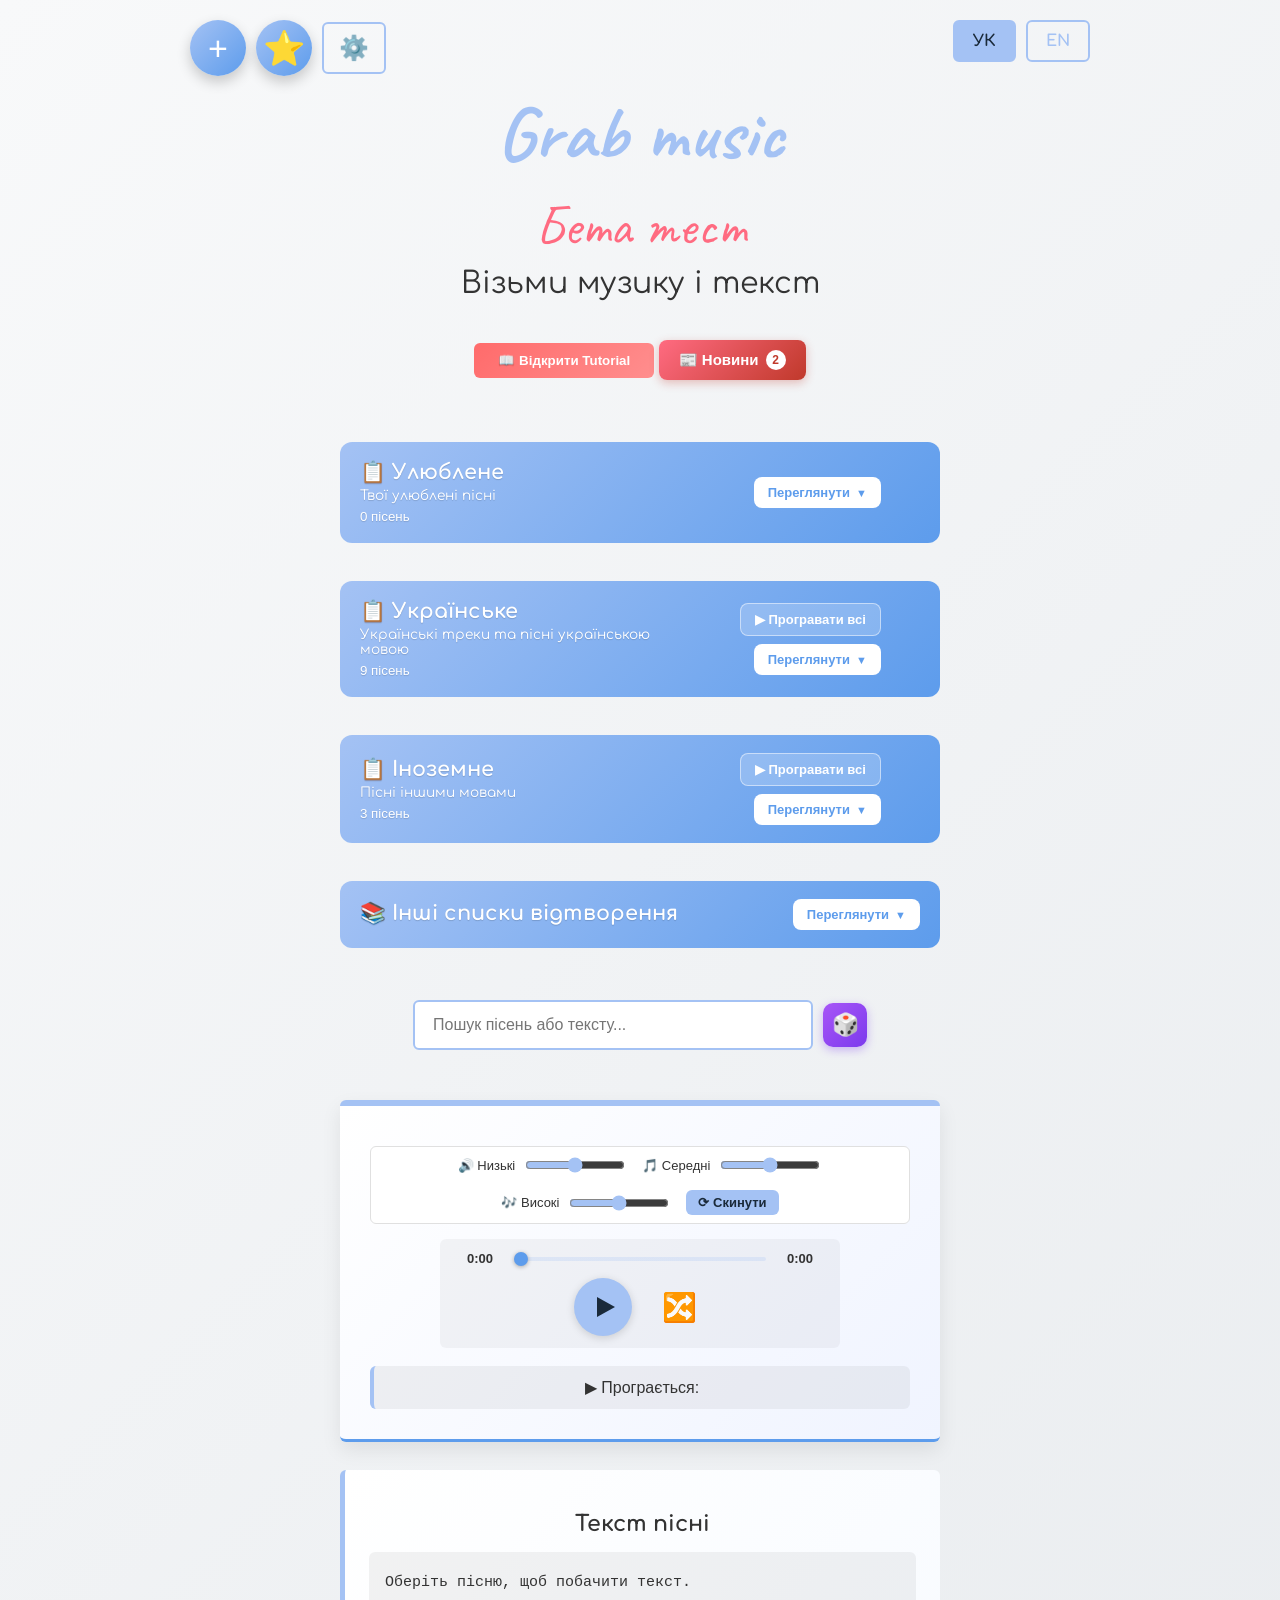
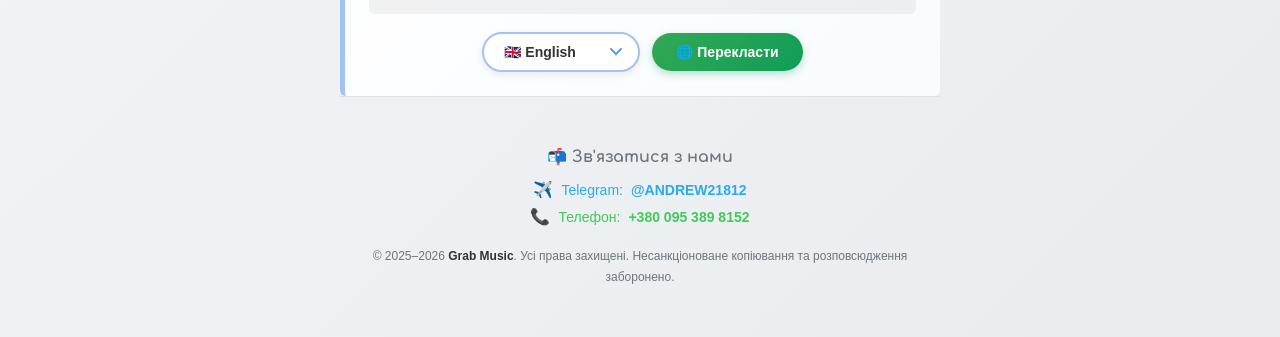
==== commit 9c686008: "18723478" ====
--- a/index.html
+++ b/index.html
@@ -117,7 +117,15 @@
         <div class="modal-content">
             <span class="close" onclick="closeModal()">&times;</span>
             <h2>🎵 Туторіал</h2>
-            <p>Просто пишіть будь-які букви у пошуку, і сайт все знайде!</p>
+            <p style="font-size:14px;color:var(--text-muted);">Просто пишіть будь-які букви у пошуку, і сайт все знайде!</p>
+            <p style="font-size:13px;color:var(--text-muted);">Спробуй <strong>#ALL#</strong> щоб побачити всі пісні 🎵</p>
+            <button onclick="startTour()" style="
+                background:linear-gradient(135deg,#a4c2f4,#5d9cec);
+                color:#1a2a3a;border:none;padding:12px 24px;
+                border-radius:30px;font-weight:bold;font-size:14px;
+                cursor:pointer;margin-top:12px;font-family:'Comfortaa',cursive;
+                box-shadow:0 4px 14px rgba(93,156,236,0.4);
+            ">🗺️ Дайте нормальний туторіал!</button>
         </div>
     </div>
 
--- a/visual.css
+++ b/visual.css
@@ -185,10 +185,13 @@
     flex: 1;
     height: 4px;
     -webkit-appearance: none;
-    background: var(--accent-color);
+    appearance: none;
+    background: rgba(164,194,244,0.25);
     border-radius: 5px;
     cursor: pointer;
-}
+    transition: height 0.15s;
+}
+.seek-bar:hover { height: 6px; }
 .seek-bar::-webkit-slider-thumb {
     -webkit-appearance: none;
     width: 14px;
@@ -196,6 +199,15 @@
     background: var(--accent-dark);
     border-radius: 50%;
     cursor: pointer;
+    box-shadow: 0 1px 4px rgba(0,0,0,0.3);
+}
+.seek-bar::-moz-range-thumb {
+    width: 14px;
+    height: 14px;
+    background: var(--accent-dark);
+    border-radius: 50%;
+    cursor: pointer;
+    border: none;
 }
 .player-controls { display: flex; justify-content: center; align-items: center; gap: 20px; }
 .control-btn {
@@ -810,4 +822,87 @@
     margin: 0;
     line-height: 1.7;
     font-weight: 400;
+}
+
+/* ========== THREE DOT MENU ========== */
+.three-dot-wrap {
+    position: relative;
+    display: inline-flex;
+    align-items: center;
+}
+.three-dot-btn {
+    background: transparent;
+    border: none;
+    font-size: 22px;
+    cursor: pointer;
+    color: var(--text-muted);
+    padding: 2px 8px;
+    border-radius: 6px;
+    line-height: 1;
+    transition: background 0.15s, color 0.15s;
+}
+.three-dot-btn:hover {
+    background: rgba(164,194,244,0.15);
+    color: var(--accent-color);
+}
+.three-dot-menu {
+    display: none;
+    position: absolute;
+    bottom: calc(100% + 6px);
+    right: 0;
+    background: var(--modal-bg);
+    border: 1px solid var(--border-light);
+    border-radius: 10px;
+    box-shadow: 0 4px 16px rgba(0,0,0,0.25);
+    z-index: 5000;
+    min-width: 190px;
+    overflow: hidden;
+}
+.three-dot-menu.open { display: block; }
+.three-dot-menu button {
+    display: block;
+    width: 100%;
+    padding: 12px 16px;
+    text-align: left;
+    background: transparent;
+    border: none;
+    color: var(--text-primary);
+    font-size: 14px;
+    cursor: pointer;
+    transition: background 0.15s;
+    font-family: 'Segoe UI', Roboto, sans-serif;
+}
+.three-dot-menu button:hover {
+    background: rgba(164,194,244,0.15);
+}
+
+/* ========== ТРАНСКРИПЦІЯ ========== */
+.transcription-btn {
+    background: linear-gradient(135deg, #8e44ad, #6c3483);
+    color: #ffffff;
+    border: none;
+    padding: 11px 20px;
+    border-radius: 30px;
+    font-size: 14px;
+    font-weight: bold;
+    cursor: pointer;
+    display: inline-flex;
+    align-items: center;
+    gap: 6px;
+    transition: all 0.2s ease;
+    box-shadow: 0 3px 8px rgba(142, 68, 173, 0.35);
+    font-family: 'Segoe UI', Roboto, sans-serif;
+}
+.transcription-btn:hover {
+    transform: translateY(-2px);
+    box-shadow: 0 5px 14px rgba(142, 68, 173, 0.5);
+    filter: brightness(1.1);
+}
+.transcription-btn:disabled {
+    opacity: 0.6;
+    cursor: not-allowed;
+    transform: none;
+}
+@media (max-width: 480px) {
+    .transcription-btn { width: 100%; justify-content: center; box-sizing: border-box; }
 }
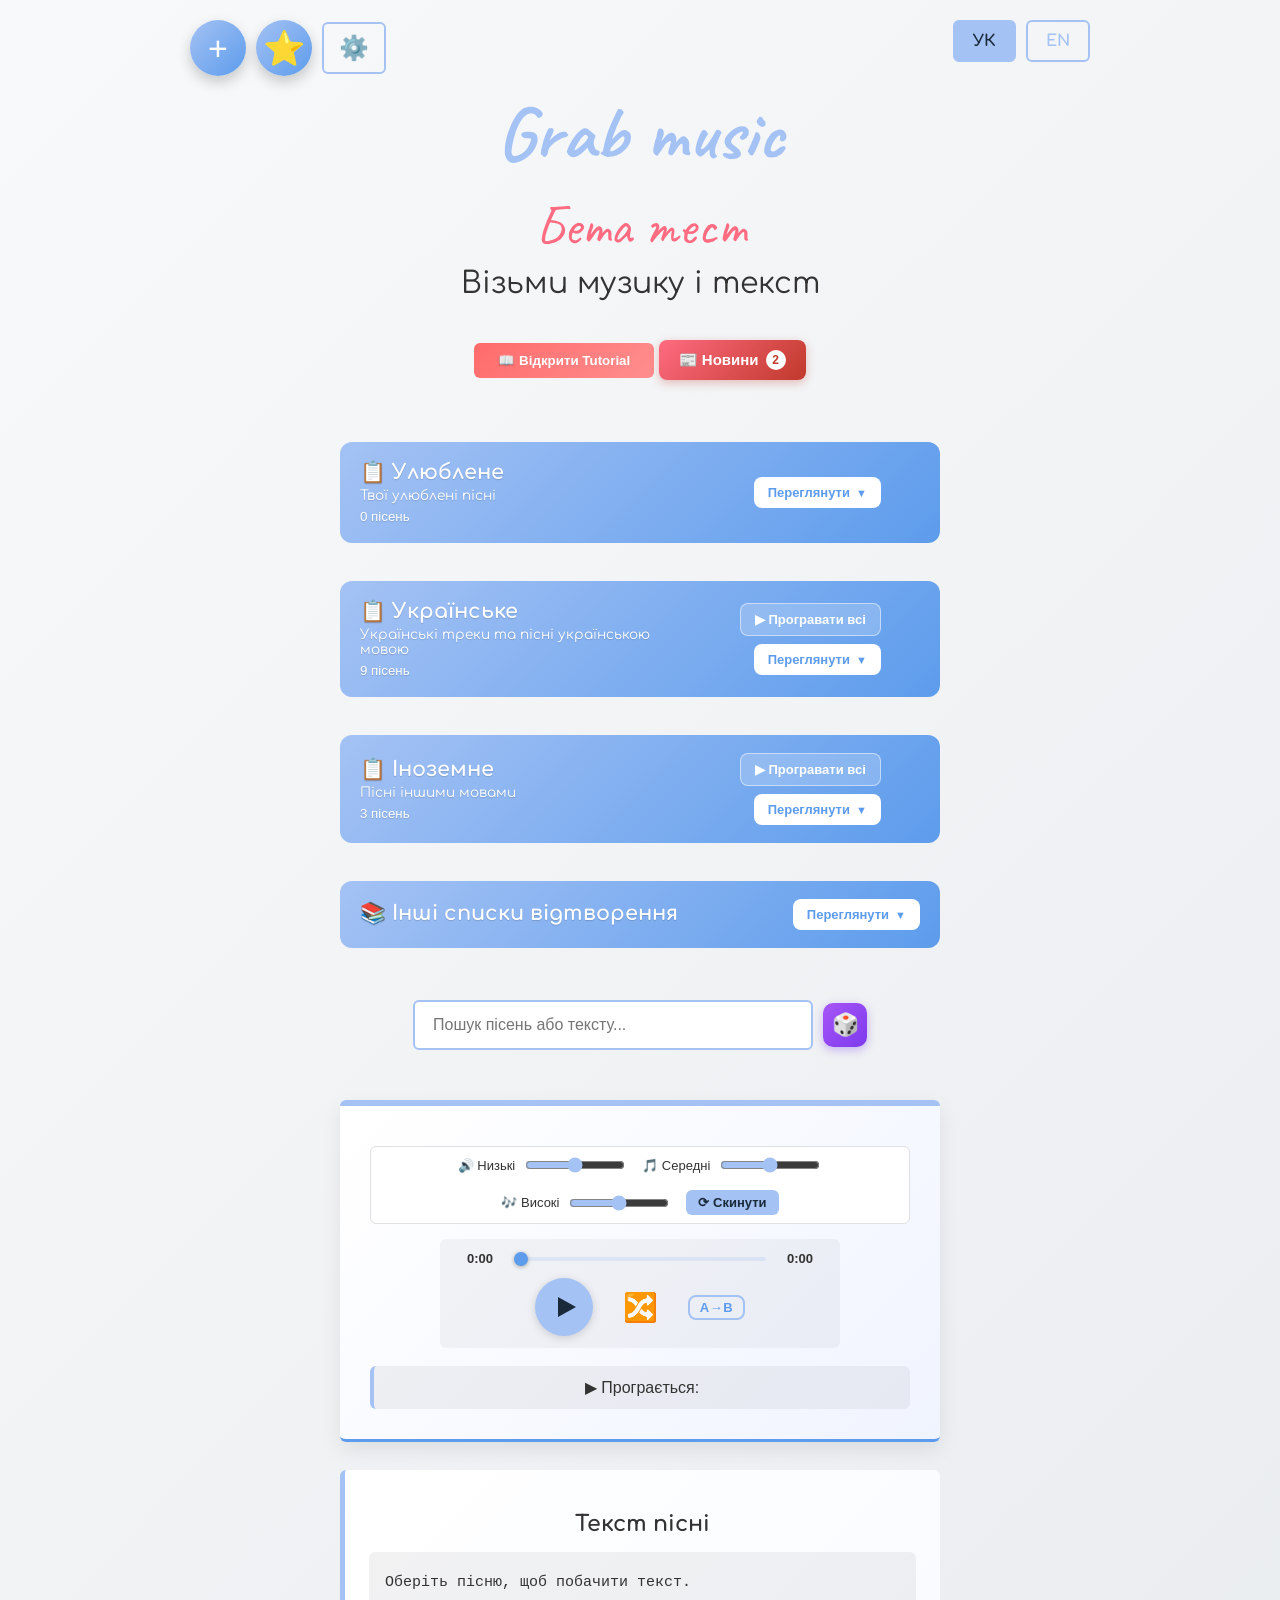
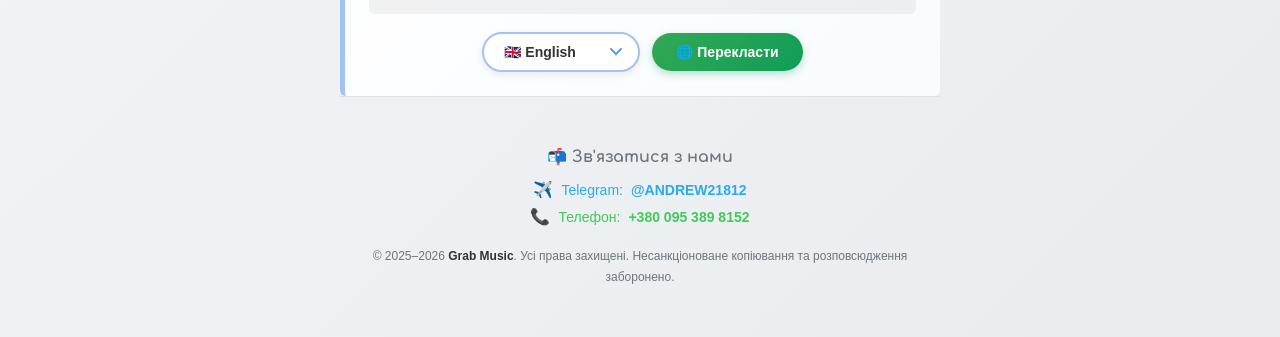
==== commit 6d2bab11: "1.12.2.0.2" ====
--- a/index.html
+++ b/index.html
@@ -63,6 +63,7 @@
                     <button id="nextBtn" class="control-btn" title="Далі">⏭</button>
                     <button id="loopBtn" class="control-btn loop-control-btn" title="Повтор">🔁</button>
                     <button id="randomModeBtn" class="control-btn random-mode-btn" onclick="toggleRandomMode()" title="Рандомний режим" style="display:none;">🔀</button>
+                    <button id="abLoopBtn" class="control-btn ab-loop-btn" onclick="toggleABLoop()" title="A→B Loop">A→B</button>
                 </div>
             </div>
             <div id="nowPlaying" class="now-playing">▶ Програється:</div>
@@ -172,6 +173,22 @@
                 <h6>Дякуємо всім, хто надавав нам музику, LRC та тексти. Ваша підтримка допомагає покращувати сайт.<br>
                 Джерела: Тексти — Genius; Музика — YouTube Music; LRC — Lyricsify, LRCLIB.</h6>
             </div>
+            <button onclick="openDonate()" style="
+                width:100%;margin-top:14px;
+                background:linear-gradient(135deg,#27ae60,#1e8449);
+                color:#fff;border:none;padding:13px;border-radius:12px;
+                font-size:15px;font-weight:bold;cursor:pointer;
+                font-family:'Comfortaa',cursive;
+                box-shadow:0 4px 14px rgba(39,174,96,0.4);
+                transition:filter 0.2s;
+            " onmouseover="this.style.filter='brightness(1.1)'" onmouseout="this.style.filter=''">
+                💵 Підтримати донатом
+            </button>
+            <hr style="margin:18px 0;border:none;border-top:1px solid var(--border-light);">
+            <label style="display:flex;align-items:center;gap:10px;cursor:pointer;padding:4px 0;">
+                <input type="checkbox" id="devModeToggle" onchange="toggleDevMode(this.checked)">
+                <span style="font-size:13px;">🛠️ Режим розробника</span>
+            </label>
         </div>
     </div>
 
--- a/visual.css
+++ b/visual.css
@@ -876,33 +876,36 @@
     background: rgba(164,194,244,0.15);
 }
 
-/* ========== ТРАНСКРИПЦІЯ ========== */
-.transcription-btn {
-    background: linear-gradient(135deg, #8e44ad, #6c3483);
-    color: #ffffff;
-    border: none;
-    padding: 11px 20px;
-    border-radius: 30px;
-    font-size: 14px;
-    font-weight: bold;
-    cursor: pointer;
-    display: inline-flex;
-    align-items: center;
-    gap: 6px;
+
+/* ========== A→B LOOP ========== */
+.ab-loop-btn {
+    font-size: 13px !important;
+    font-weight: 800;
+    letter-spacing: 0.5px;
+    padding: 4px 10px;
+    border-radius: 8px;
+    color: var(--accent-dark);
+    background: transparent;
+    border: 2px solid var(--accent-color);
     transition: all 0.2s ease;
-    box-shadow: 0 3px 8px rgba(142, 68, 173, 0.35);
-    font-family: 'Segoe UI', Roboto, sans-serif;
-}
-.transcription-btn:hover {
-    transform: translateY(-2px);
-    box-shadow: 0 5px 14px rgba(142, 68, 173, 0.5);
-    filter: brightness(1.1);
-}
-.transcription-btn:disabled {
-    opacity: 0.6;
-    cursor: not-allowed;
-    transform: none;
-}
-@media (max-width: 480px) {
-    .transcription-btn { width: 100%; justify-content: center; box-sizing: border-box; }
+    line-height: 1;
+}
+.ab-loop-btn:hover {
+    background: rgba(164,194,244,0.15);
+    transform: scale(1.05) !important;
+}
+.ab-loop-btn.active {
+    background: linear-gradient(135deg, #e67e22, #d35400) !important;
+    color: #fff !important;
+    border-color: transparent !important;
+    box-shadow: 0 3px 10px rgba(230,126,34,0.45);
+    animation: abPulse 1s ease infinite alternate;
+}
+@keyframes abPulse {
+    from { box-shadow: 0 3px 10px rgba(230,126,34,0.45); }
+    to   { box-shadow: 0 3px 18px rgba(230,126,34,0.8); }
+}
+body.dark-theme .ab-loop-btn {
+    color: var(--accent-color);
+    border-color: var(--accent-dark);
 }
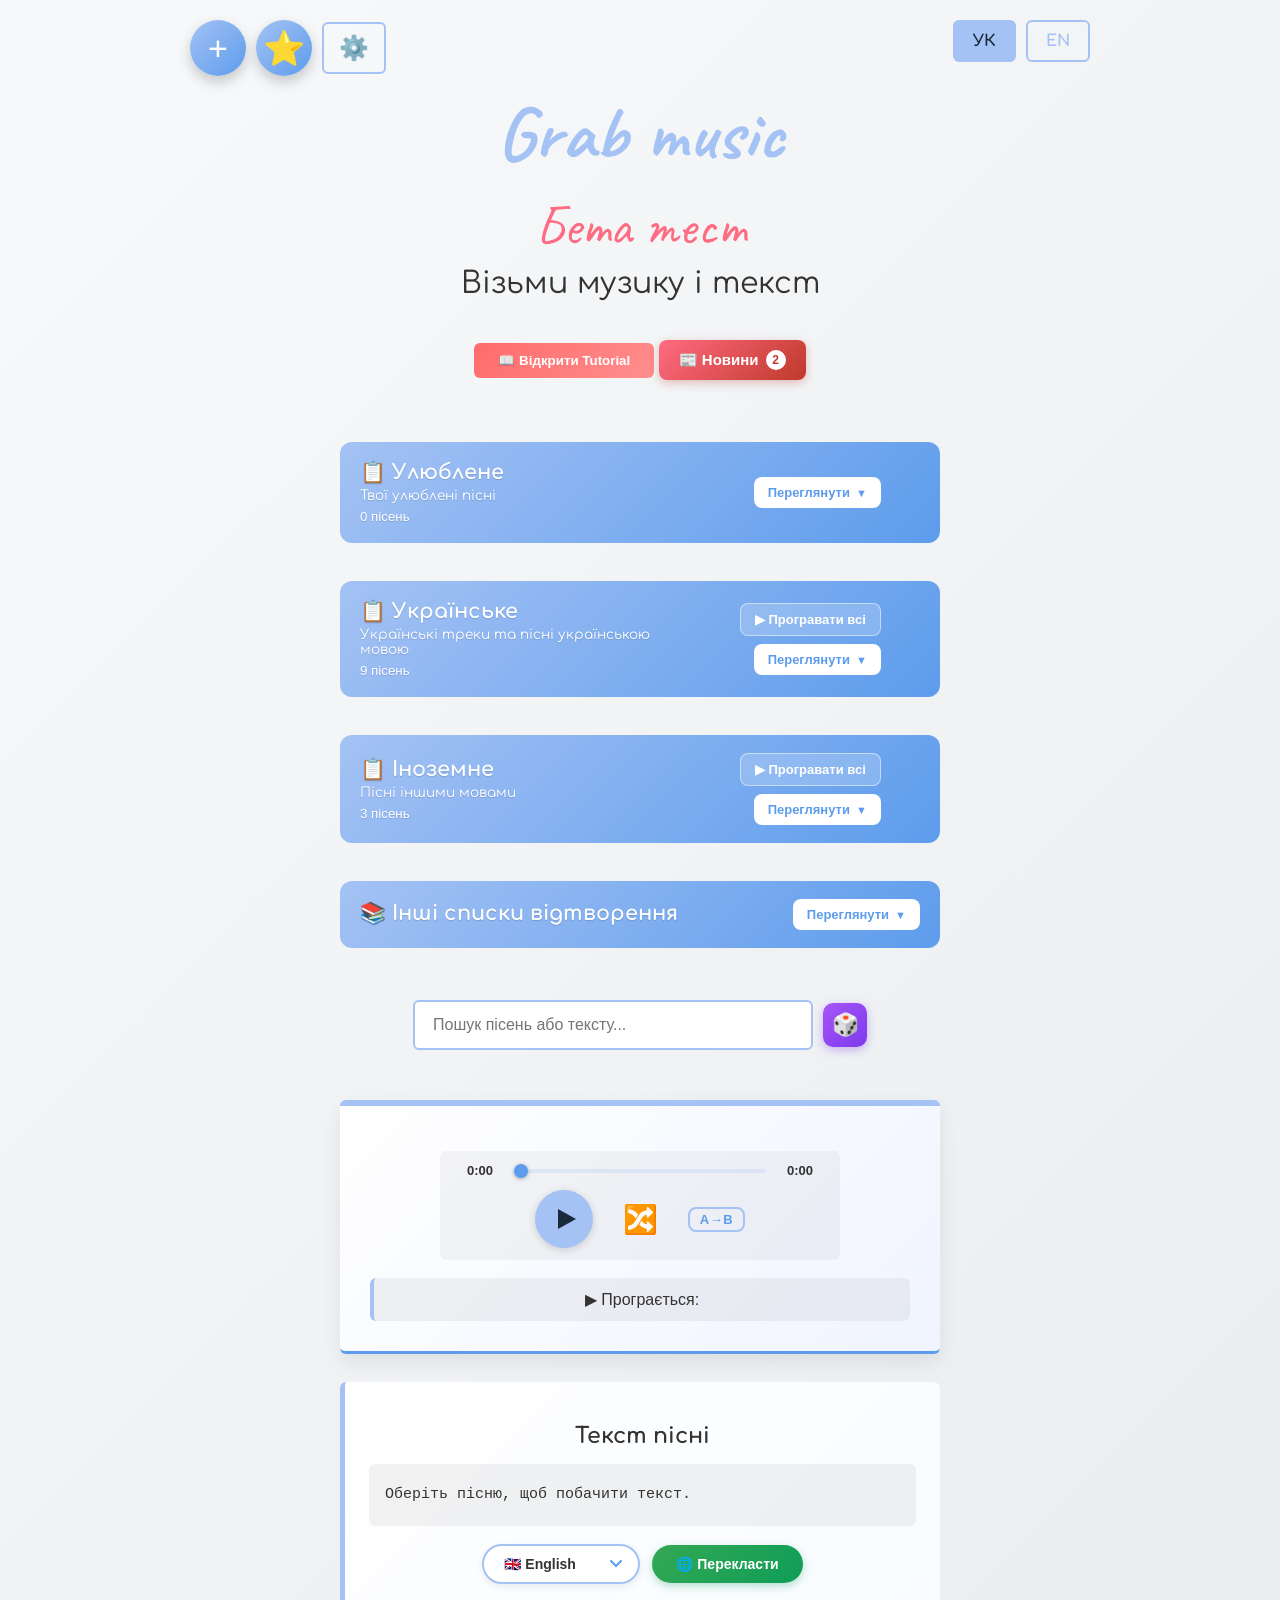
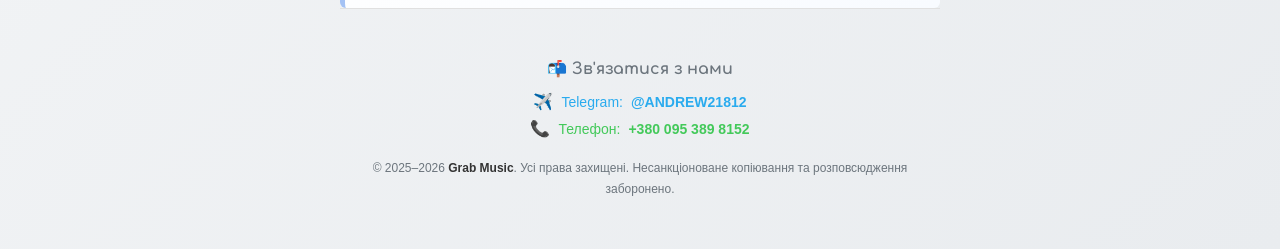
==== commit fd98c80b: "121213" ====
--- a/index.html
+++ b/index.html
@@ -4,7 +4,7 @@
     <meta charset="UTF-8">
     <meta name="viewport" content="width=device-width, initial-scale=1.0">
     <title>Grab music</title>
-    <meta name="description" content="...">
+    <meta name="description" content="Безкоштовний плеєр, де можна завантажувати музику. Також є тексти пісень та можливість їх перекладу.">
     <link rel="icon" href="./favicon.png" type="image/png">
     <link rel="stylesheet" href="./visual.css">
 </head>
@@ -50,7 +50,7 @@
                 <label>🎶 Високі <input type="range" id="trebleSlider" min="-20" max="20" value="0" step="1"></label>
                 <button id="resetEqBtn" class="reset-eq-btn">⟳ Скинути</button>
             </div>
-            <audio id="audioPlayer"></audio>
+            <audio id="audioPlayer" playsinline webkit-playsinline preload="auto"></audio>
             <div class="custom-player">
                 <div class="progress-container">
                     <span id="currentTime" class="time-label">0:00</span>
@@ -63,6 +63,7 @@
                     <button id="nextBtn" class="control-btn" title="Далі">⏭</button>
                     <button id="loopBtn" class="control-btn loop-control-btn" title="Повтор">🔁</button>
                     <button id="randomModeBtn" class="control-btn random-mode-btn" onclick="toggleRandomMode()" title="Рандомний режим" style="display:none;">🔀</button>
+
                     <button id="abLoopBtn" class="control-btn ab-loop-btn" onclick="toggleABLoop()" title="A→B Loop">A→B</button>
                 </div>
             </div>
@@ -130,6 +131,25 @@
         </div>
     </div>
 
+    <div id="database-warning-modal" class="modal">
+        <div class="modal-content">
+            <span class="close" onclick="closeDatabaseWarning()">&times;</span>
+            <h2>⚠️ Увага</h2>
+            <p style="font-size:14px;color:var(--text-muted);line-height:1.6;">
+                Тексти пісень можуть бути неідеальними або відсутніми.
+                Можливі помилки в базі даних та написаннях.
+                Якщо щось не так — напишіть нам, і ми виправимо.
+            </p>
+            <button onclick="closeDatabaseWarning()" style="
+                background:linear-gradient(135deg,#f6b93b,#e55039);
+                color:#1a2a3a;border:none;padding:12px 24px;
+                border-radius:30px;font-weight:bold;font-size:14px;
+                cursor:pointer;margin-top:12px;font-family:'Comfortaa',cursive;
+                box-shadow:0 4px 14px rgba(230,80,57,0.35);
+            ">Я зрозумів</button>
+        </div>
+    </div>
+
     <div id="premium-modal" class="modal">
         <div class="modal-content">
             <span class="close" onclick="closePremiumModal()">&times;</span>
@@ -148,7 +168,7 @@
                 <label><input type="checkbox" id="simpleModeToggle" onchange="toggleSimpleMode(this.checked)"> 🔠 Великий інтерфейс</label>
                 <label><input type="checkbox" id="ultraSimpleModeToggle" onchange="toggleUltraSimpleMode(this.checked)"> ⚡ Мінімальний режим</label>
                 <label><input type="checkbox" id="shakeToggle" onchange="toggleShake(this.checked)"> 🎵 Тремтіння на баси</label>
-                <div style="padding-left:22px;">
+<div style="padding-left:22px;">
                     <div style="display:flex;justify-content:space-between;margin-bottom:4px;">
                         <span style="font-size:13px;color:var(--text-muted);">Інтенсивність</span>
                         <strong id="shakeIntensityLabel" style="font-size:13px;">25</strong>
@@ -192,6 +212,8 @@
         </div>
     </div>
 
+    <!-- Set 0 to disable the startup warning, 1 to enable it -->
+    <input type="hidden" id="databaseWarningFlag" value="0">
     <script src="./java.js"></script>
 </body>
 </html>
--- a/visual.css
+++ b/visual.css
@@ -1,6 +1,159 @@
 @import url('https://fonts.googleapis.com/css2?family=Caveat:wght@400;700&family=Comfortaa:wght@300;400;700&display=swap');
 
-/* ========== СВІТЛА ТЕМА ========== */
+/* ========== КНОПКИ НАЛАШТУВАНЬ ========== */
+.settings-action-btn {
+    padding: 6px 12px;
+    background: linear-gradient(135deg, #5d9cec, #3498db);
+    color: #fff;
+    border: none;
+    border-radius: 6px;
+    cursor: pointer;
+    font-size: 13px;
+    font-family: 'Comfortaa', cursive;
+    transition: filter 0.2s, transform 0.1s;
+}
+
+.settings-action-btn:hover {
+    filter: brightness(1.1);
+    transform: translateY(-1px);
+}
+
+.settings-action-btn:active {
+    transform: translateY(0);
+}
+
+body.dark-theme .settings-action-btn {
+    background: linear-gradient(135deg, #4a7aa0, #2a6d9e);
+}
+
+/* ========== МІНІ-ПЛЕЄР SPOTIFY-STYLE ========== */
+#mini-player-window {
+    position: fixed;
+    bottom: 20px;
+    right: 20px;
+    z-index: 9999;
+    animation: slideIn 0.3s ease-out;
+}
+
+@keyframes slideIn {
+    from {
+        transform: translateX(400px) translateY(100px);
+        opacity: 0;
+    }
+    to {
+        transform: translateX(0) translateY(0);
+        opacity: 1;
+    }
+}
+
+.mini-player-content {
+    width: 280px;
+    background: linear-gradient(135deg, var(--card-bg) 0%, rgba(255, 255, 255, 0.95) 100%);
+    border: 2px solid var(--card-border);
+    border-radius: 16px;
+    overflow: hidden;
+    box-shadow: 0 10px 40px rgba(0, 0, 0, 0.2);
+    display: flex;
+    flex-direction: column;
+    gap: 12px;
+    padding: 12px;
+    font-family: 'Comfortaa', cursive;
+}
+
+body.dark-theme .mini-player-content {
+    background: linear-gradient(135deg, #2a3e4e 0%, #1e2f3e 100%);
+    border-color: #7aafd4;
+    box-shadow: 0 10px 40px rgba(0, 0, 0, 0.5);
+}
+
+.mini-player-cover {
+    width: 100%;
+    height: auto;
+    aspect-ratio: 1;
+    border-radius: 12px;
+    object-fit: cover;
+    box-shadow: 0 4px 12px rgba(0, 0, 0, 0.15);
+}
+
+.mini-player-info {
+    text-align: center;
+    flex: 1;
+}
+
+.mini-player-info h4 {
+    margin: 0;
+    font-size: 14px;
+    font-weight: 700;
+    color: var(--text-primary);
+    line-height: 1.3;
+}
+
+.mini-player-info p {
+    margin: 4px 0 0;
+    font-size: 12px;
+    color: var(--text-muted);
+    line-height: 1.2;
+}
+
+.mini-player-controls {
+    display: flex;
+    justify-content: center;
+    gap: 8px;
+}
+
+.mini-btn {
+    width: 36px;
+    height: 36px;
+    border: none;
+    border-radius: 50%;
+    background: var(--accent-color);
+    color: #fff;
+    font-size: 14px;
+    cursor: pointer;
+    transition: background 0.2s, transform 0.1s;
+    display: flex;
+    align-items: center;
+    justify-content: center;
+}
+
+body.dark-theme .mini-btn {
+    background: var(--accent-dark);
+}
+
+.mini-btn:hover {
+    filter: brightness(1.15);
+    transform: scale(1.05);
+}
+
+.mini-btn:active {
+    transform: scale(0.95);
+}
+
+.mini-close-btn {
+    position: absolute;
+    top: 4px;
+    right: 4px;
+    width: 28px;
+    height: 28px;
+    border: none;
+    border-radius: 50%;
+    background: rgba(0, 0, 0, 0.6);
+    color: #fff;
+    font-size: 20px;
+    cursor: pointer;
+    transition: background 0.2s;
+    display: flex;
+    align-items: center;
+    justify-content: center;
+    padding: 0;
+    line-height: 1;
+}
+
+.mini-close-btn:hover {
+    background: rgba(0, 0, 0, 0.8);
+}
+
+/* ========== МІНІ-ПЛЕЄР ========== */
 :root {
     --bg-gradient-start: #f8f9fa;
     --bg-gradient-end: #e9ecef;
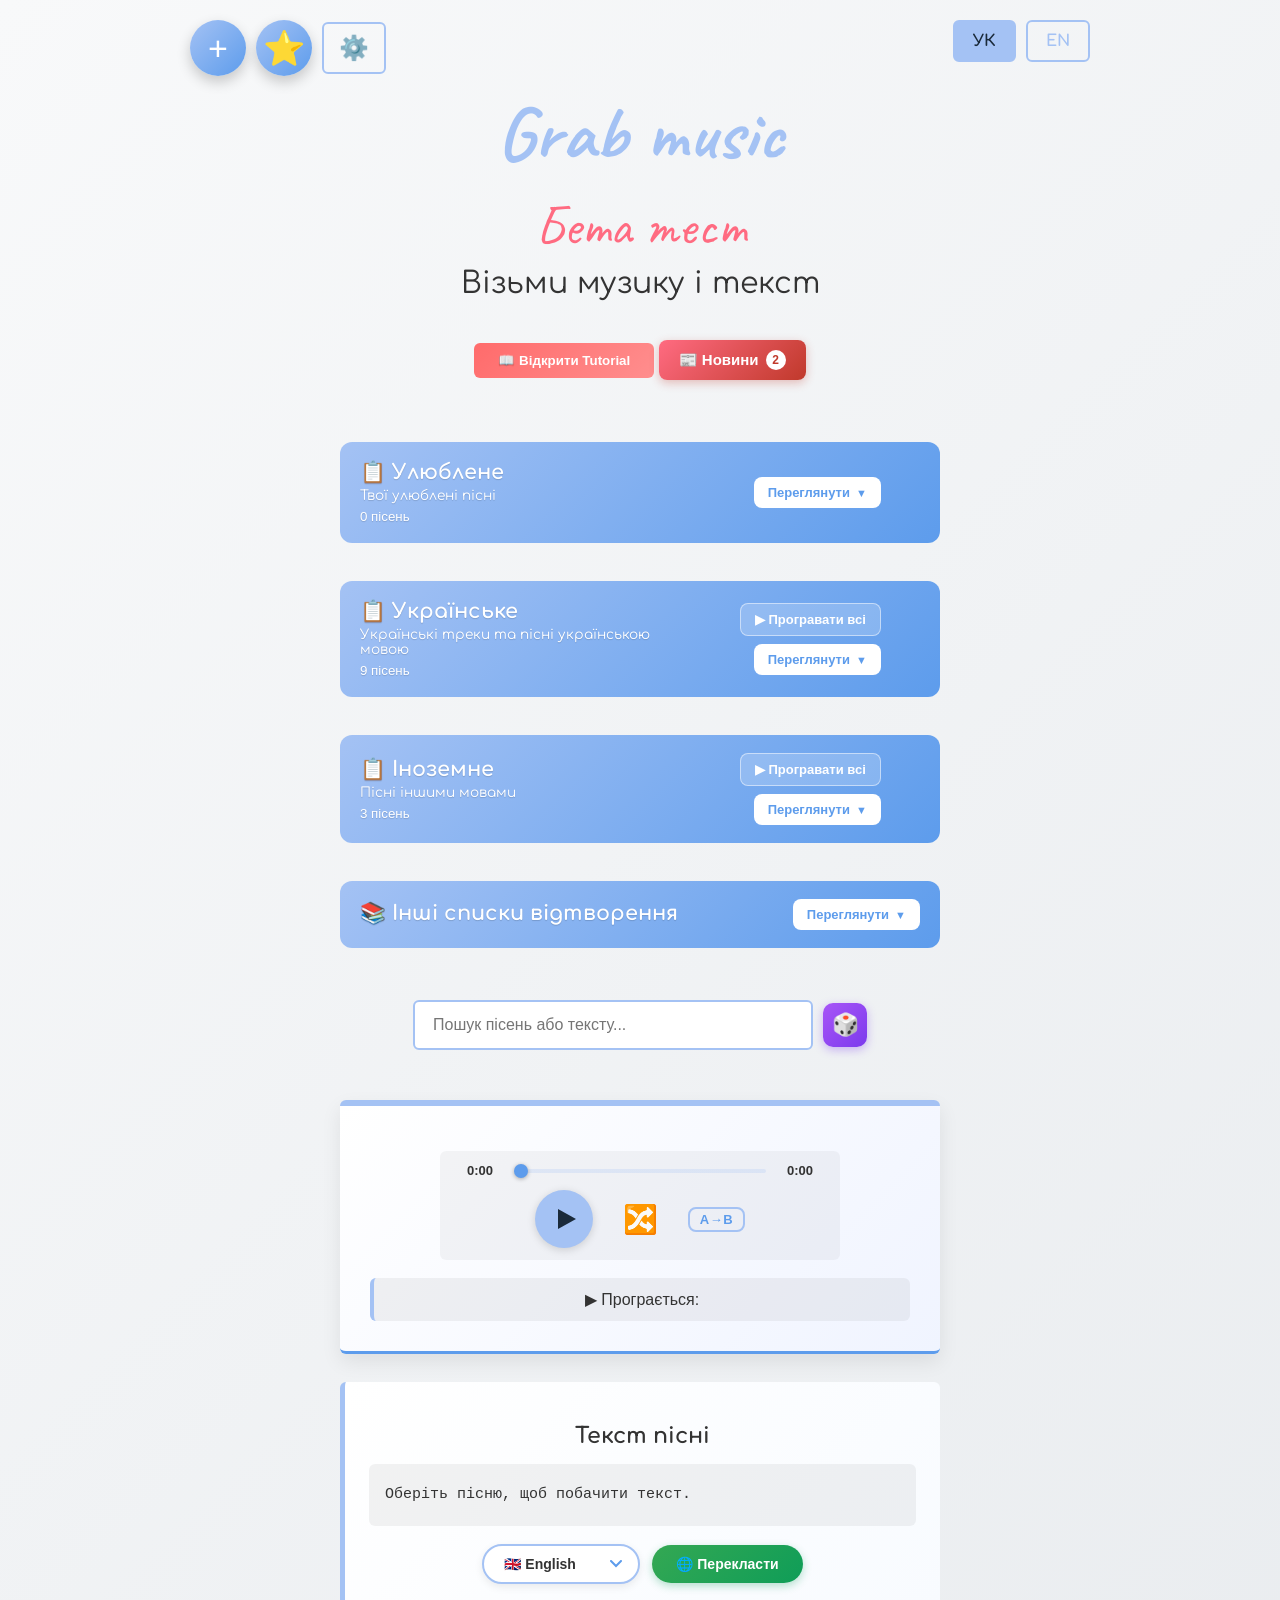
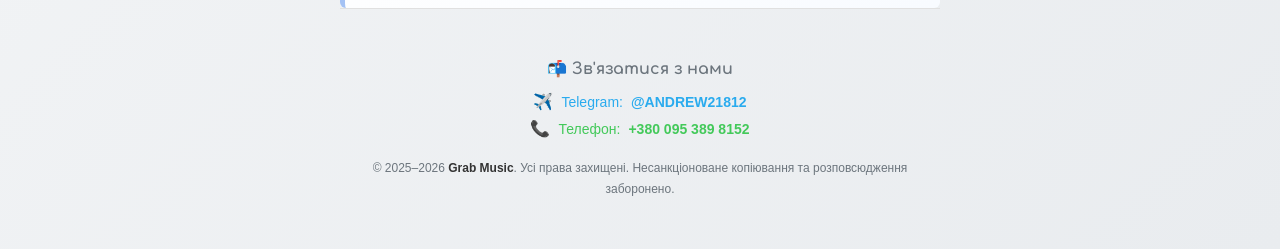
==== commit c99fc0e2: "1111" ====
--- a/index.html
+++ b/index.html
@@ -44,12 +44,6 @@
         </div>
 
         <div class="player-section">
-            <div id="eqControls" class="equalizer-sliders" style="display:none;">
-                <label>🔊 Низькі <input type="range" id="bassSlider" min="-20" max="20" value="0" step="1"></label>
-                <label>🎵 Середні <input type="range" id="midSlider" min="-20" max="20" value="0" step="1"></label>
-                <label>🎶 Високі <input type="range" id="trebleSlider" min="-20" max="20" value="0" step="1"></label>
-                <button id="resetEqBtn" class="reset-eq-btn">⟳ Скинути</button>
-            </div>
             <audio id="audioPlayer" playsinline webkit-playsinline preload="auto"></audio>
             <div class="custom-player">
                 <div class="progress-container">
@@ -164,19 +158,8 @@
             <h2>⚙️ Налаштування</h2>
             <div style="display:flex;flex-direction:column;gap:14px;margin:20px 0;text-align:left;">
                 <label><input type="checkbox" id="darkThemeToggle" onchange="toggleTheme(this.checked)"> 🌙 Темна тема</label>
-                <label><input type="checkbox" id="eqToggleCheck" onchange="toggleEq(this.checked)"> 🎚️ Еквалайзер</label>
                 <label><input type="checkbox" id="simpleModeToggle" onchange="toggleSimpleMode(this.checked)"> 🔠 Великий інтерфейс</label>
                 <label><input type="checkbox" id="ultraSimpleModeToggle" onchange="toggleUltraSimpleMode(this.checked)"> ⚡ Мінімальний режим</label>
-                <label><input type="checkbox" id="shakeToggle" onchange="toggleShake(this.checked)"> 🎵 Тремтіння на баси</label>
-<div style="padding-left:22px;">
-                    <div style="display:flex;justify-content:space-between;margin-bottom:4px;">
-                        <span style="font-size:13px;color:var(--text-muted);">Інтенсивність</span>
-                        <strong id="shakeIntensityLabel" style="font-size:13px;">25</strong>
-                    </div>
-                    <input type="range" id="shakeIntensity" min="0" max="50" value="25" step="1"
-                        oninput="setShakeIntensity(this.value)"
-                        style="width:100%;accent-color:var(--accent-color);cursor:pointer;">
-                </div>
                 <div>
                     <div style="display:flex;justify-content:space-between;margin-bottom:4px;">
                         <span style="font-size:13px;color:var(--text-muted);">⏩ Швидкість відтворення</span>
--- a/visual.css
+++ b/visual.css
@@ -284,42 +284,6 @@
     cursor: pointer;
 }
 .modal-content .close:hover { color: var(--accent-color); }
-
-/* ========== ЕКВАЛАЙЗЕР ========== */
-.equalizer-sliders {
-    display: flex;
-    justify-content: center;
-    align-items: center;
-    gap: 15px;
-    margin: 10px auto;
-    padding: 8px 12px;
-    background: var(--card-bg);
-    border-radius: 6px;
-    width: fit-content;
-    max-width: 100%;
-    flex-wrap: wrap;
-    border: 1px solid var(--border-light);
-}
-.equalizer-sliders label {
-    font-size: 13px;
-    color: var(--text-primary);
-    display: inline-flex;
-    align-items: center;
-    gap: 8px;
-}
-.equalizer-sliders input { width: 100px; cursor: pointer; accent-color: var(--accent-color); }
-.reset-eq-btn {
-    background: var(--accent-color);
-    color: #1a2a3a;
-    border: none;
-    border-radius: 6px;
-    padding: 5px 12px;
-    cursor: pointer;
-    font-size: 13px;
-    font-weight: bold;
-}
-.reset-eq-btn:hover { transform: scale(1.02); background: var(--accent-dark); color: white; }
-body.dark-theme .reset-eq-btn { background: #4a7aa0; color: white; }
 
 /* ========== КАСТОМНИЙ ПЛЕЄР ========== */
 .custom-player {
@@ -888,10 +852,6 @@
     .progress-container { gap: 8px; margin-bottom: 8px; }
     .now-playing { padding: 8px 12px; gap: 8px; margin-top: 10px; font-size: 13px; }
     .player-image { width: 36px; height: 36px; }
-    .equalizer-sliders { gap: 8px; padding: 6px 10px; }
-    .equalizer-sliders label { font-size: 11px; gap: 5px; }
-    .equalizer-sliders input { width: 70px; }
-    .reset-eq-btn { font-size: 11px; padding: 4px 8px; }
     .lyrics-section { padding: 14px; margin-top: 16px; }
     .lyrics-section h2 { font-size: 16px; margin-bottom: 10px; }
     .lyrics-content { font-size: 13px; line-height: 1.8; padding: 10px; max-height: 280px; }
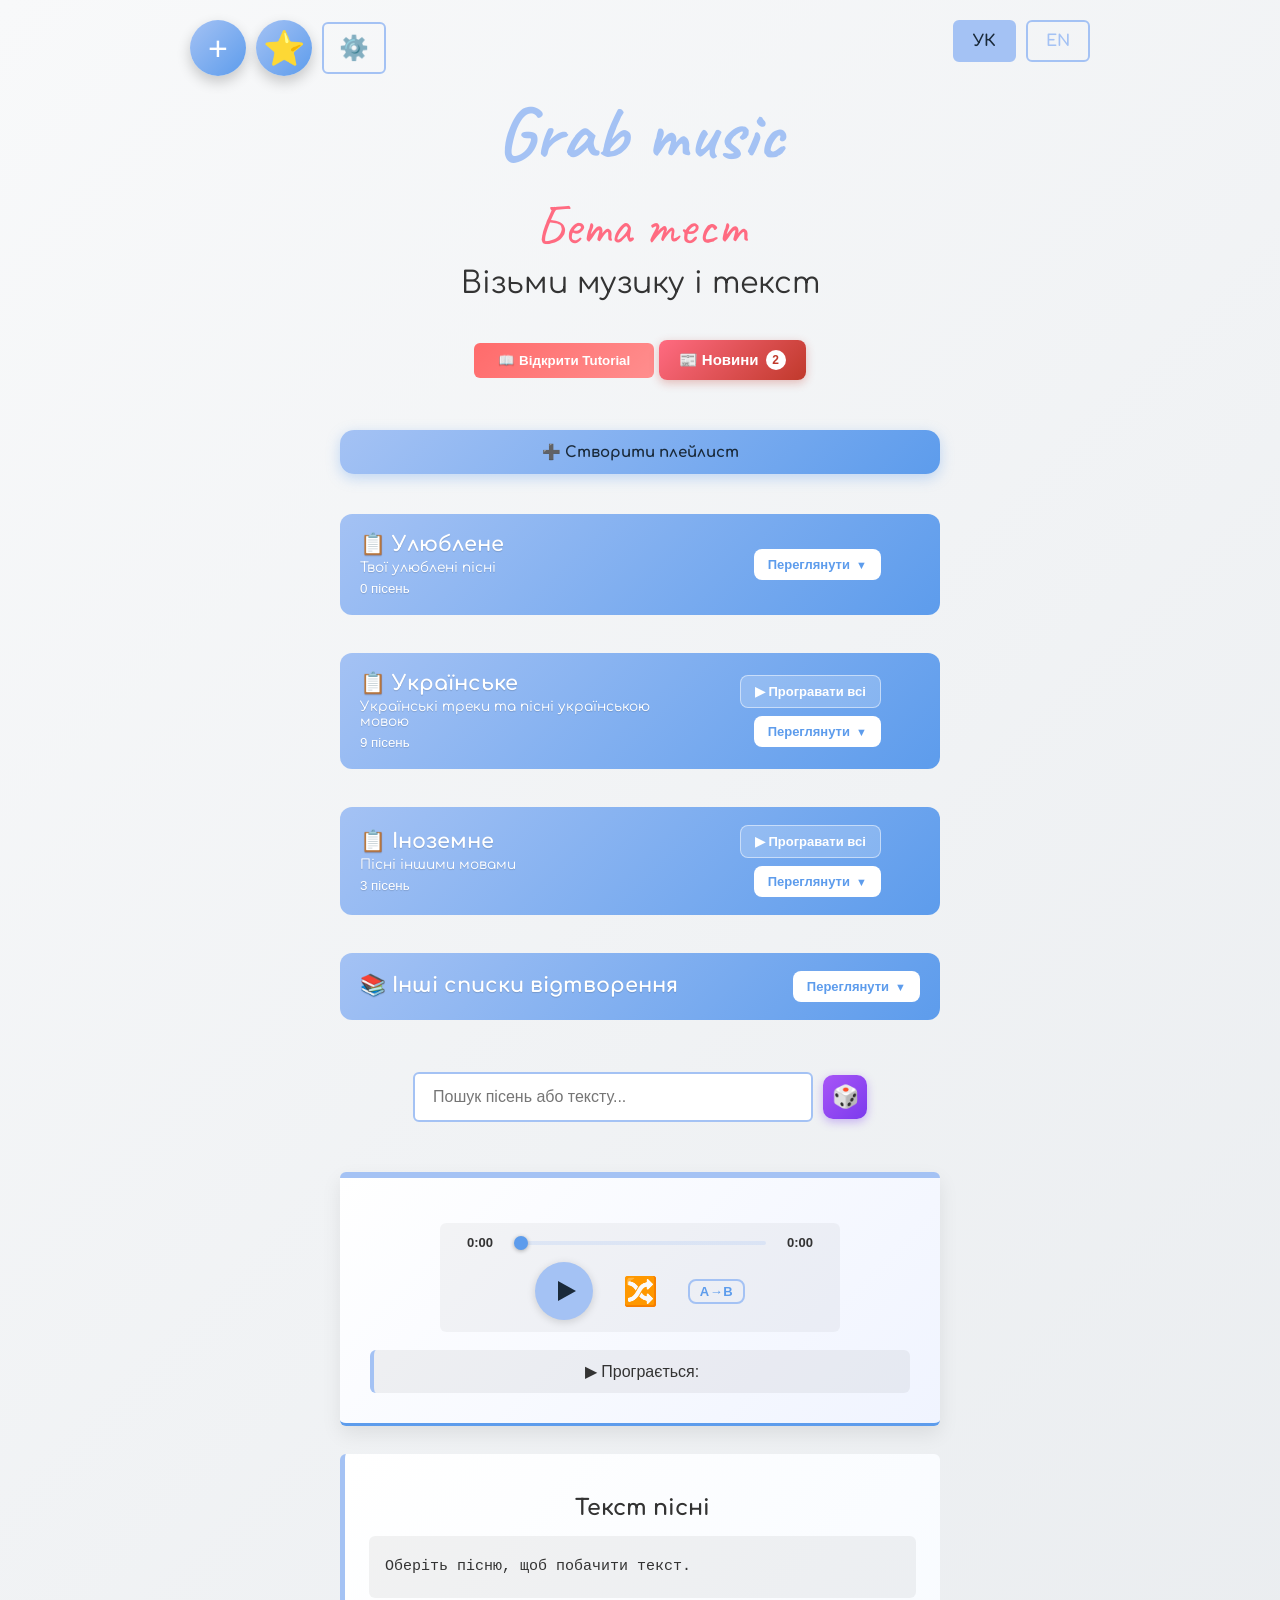
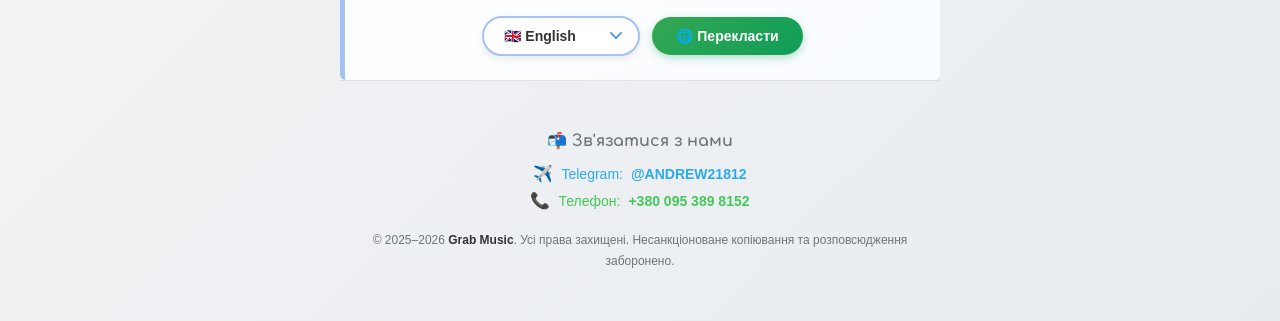
==== commit 3481a469: "7" ====
--- a/index.html
+++ b/index.html
@@ -144,6 +144,39 @@
         </div>
     </div>
 
+    <div id="create-playlist-modal" class="modal" data-mode="create" data-edit-id="">
+        <div class="modal-content">
+            <span class="close" onclick="closeCreatePlaylistModal()">&times;</span>
+            <h2 id="createPlaylistModalTitle">➕ Новий плейлист</h2>
+            <div style="display:flex;flex-direction:column;gap:14px;margin:20px 0;text-align:left;">
+                <label style="font-size:13px;color:var(--text-muted);">
+                    Назва <span style="color:#e55039;">*</span>
+                    <input type="text" id="playlistNameInput" maxlength="40" placeholder="Наприклад: Дорожній настрій"
+                        style="width:100%;margin-top:6px;padding:10px 12px;border-radius:8px;border:1px solid var(--border-light);background:var(--card-bg);color:var(--text-primary);font-size:14px;box-sizing:border-box;">
+                </label>
+                <label style="font-size:13px;color:var(--text-muted);">
+                    Опис (необов'язково)
+                    <input type="text" id="playlistDescInput" maxlength="80" placeholder="Короткий опис плейлиста"
+                        style="width:100%;margin-top:6px;padding:10px 12px;border-radius:8px;border:1px solid var(--border-light);background:var(--card-bg);color:var(--text-primary);font-size:14px;box-sizing:border-box;">
+                </label>
+                <label style="font-size:13px;color:var(--text-muted);">
+                    Іконка / емодзі (необов'язково)
+                    <input type="text" id="playlistIconInput" maxlength="4" placeholder="🎵"
+                        style="width:100%;margin-top:6px;padding:10px 12px;border-radius:8px;border:1px solid var(--border-light);background:var(--card-bg);color:var(--text-primary);font-size:14px;box-sizing:border-box;">
+                </label>
+                <p id="playlistFormError" style="color:#e55039;font-size:13px;margin:0;min-height:16px;"></p>
+            </div>
+            <button id="createPlaylistSubmitBtn" onclick="submitPlaylistForm()" style="
+                width:100%;
+                background:linear-gradient(135deg,#a4c2f4,#5d9cec);
+                color:#1a2a3a;border:none;padding:13px;border-radius:12px;
+                font-size:15px;font-weight:bold;cursor:pointer;
+                font-family:'Comfortaa',cursive;
+                box-shadow:0 4px 14px rgba(93,156,236,0.4);
+            ">Створити</button>
+        </div>
+    </div>
+
     <div id="premium-modal" class="modal">
         <div class="modal-content">
             <span class="close" onclick="closePremiumModal()">&times;</span>
@@ -151,6 +184,7 @@
             <p>У нас все безкоштовно 🎉<br>Преміум не потрібен!</p>
         </div>
     </div>
+
 
     <div id="settings-modal" class="modal">
         <div class="modal-content">
--- a/visual.css
+++ b/visual.css
@@ -969,7 +969,7 @@
     box-shadow: 0 4px 16px rgba(0,0,0,0.25);
     z-index: 5000;
     min-width: 190px;
-    overflow: hidden;
+    overflow: visible;
 }
 .three-dot-menu.open { display: block; }
 .three-dot-menu button {
@@ -985,9 +985,102 @@
     transition: background 0.15s;
     font-family: 'Segoe UI', Roboto, sans-serif;
 }
+.three-dot-menu > button:first-child { border-radius: 10px 10px 0 0; }
+.three-dot-menu > button:last-child  { border-radius: 0 0 10px 10px; }
 .three-dot-menu button:hover {
     background: rgba(164,194,244,0.15);
 }
+
+/* Підменю "Додати до плейлиста" */
+.three-dot-submenu-wrap {
+    position: relative;
+}
+.submenu-trigger {
+    display: flex !important;
+    justify-content: space-between;
+    align-items: center;
+}
+.playlist-submenu {
+    display: none;
+    position: absolute;
+    top: 0;
+    right: 100%;
+    background: var(--modal-bg);
+    border: 1px solid var(--border-light);
+    border-radius: 10px;
+    box-shadow: 0 4px 16px rgba(0,0,0,0.25);
+    z-index: 5001;
+    min-width: 180px;
+    max-height: 240px;
+    overflow-y: auto;
+}
+.playlist-submenu.open { display: block; }
+.playlist-submenu button {
+    display: block;
+    width: 100%;
+    padding: 10px 14px;
+    text-align: left;
+    background: transparent;
+    border: none;
+    color: var(--text-primary);
+    font-size: 13px;
+    cursor: pointer;
+    transition: background 0.15s;
+    font-family: 'Segoe UI', Roboto, sans-serif;
+}
+.playlist-submenu button:hover {
+    background: rgba(164,194,244,0.15);
+}
+@media (max-width: 480px) {
+    .playlist-submenu { right: auto; left: 0; top: 100%; }
+}
+
+/* ========== СТВОРЕННЯ ПЛЕЙЛИСТА ========== */
+.create-playlist-btn {
+    display: flex;
+    align-items: center;
+    justify-content: center;
+    gap: 8px;
+    width: 100%;
+    padding: 13px 16px;
+    margin-bottom: 14px;
+    background: linear-gradient(135deg, #a4c2f4, #5d9cec);
+    color: #1a2a3a;
+    border: none;
+    border-radius: 14px;
+    font-size: 15px;
+    font-weight: bold;
+    font-family: 'Comfortaa', cursive;
+    cursor: pointer;
+    box-shadow: 0 4px 14px rgba(93, 156, 236, 0.35);
+    transition: filter 0.2s, transform 0.15s;
+}
+.create-playlist-btn:hover {
+    filter: brightness(1.08);
+    transform: translateY(-1px);
+}
+body.dark-theme .create-playlist-btn {
+    background: linear-gradient(135deg, #4a7aa0, #2a6d9e);
+    color: #e0eaf5;
+}
+
+.submenu-create-btn {
+    border-top: 1px solid var(--border-light) !important;
+    color: var(--accent-color) !important;
+    font-weight: bold !important;
+}
+
+.playlist-edit-btn, .playlist-delete-btn {
+    background: transparent;
+    border: none;
+    font-size: 16px;
+    padding: 6px 8px;
+    border-radius: 8px;
+    cursor: pointer;
+    transition: background 0.15s;
+}
+.playlist-edit-btn:hover { background: rgba(164,194,244,0.2); }
+.playlist-delete-btn:hover { background: rgba(229,80,57,0.2); }
 
 
 /* ========== A→B LOOP ========== */
